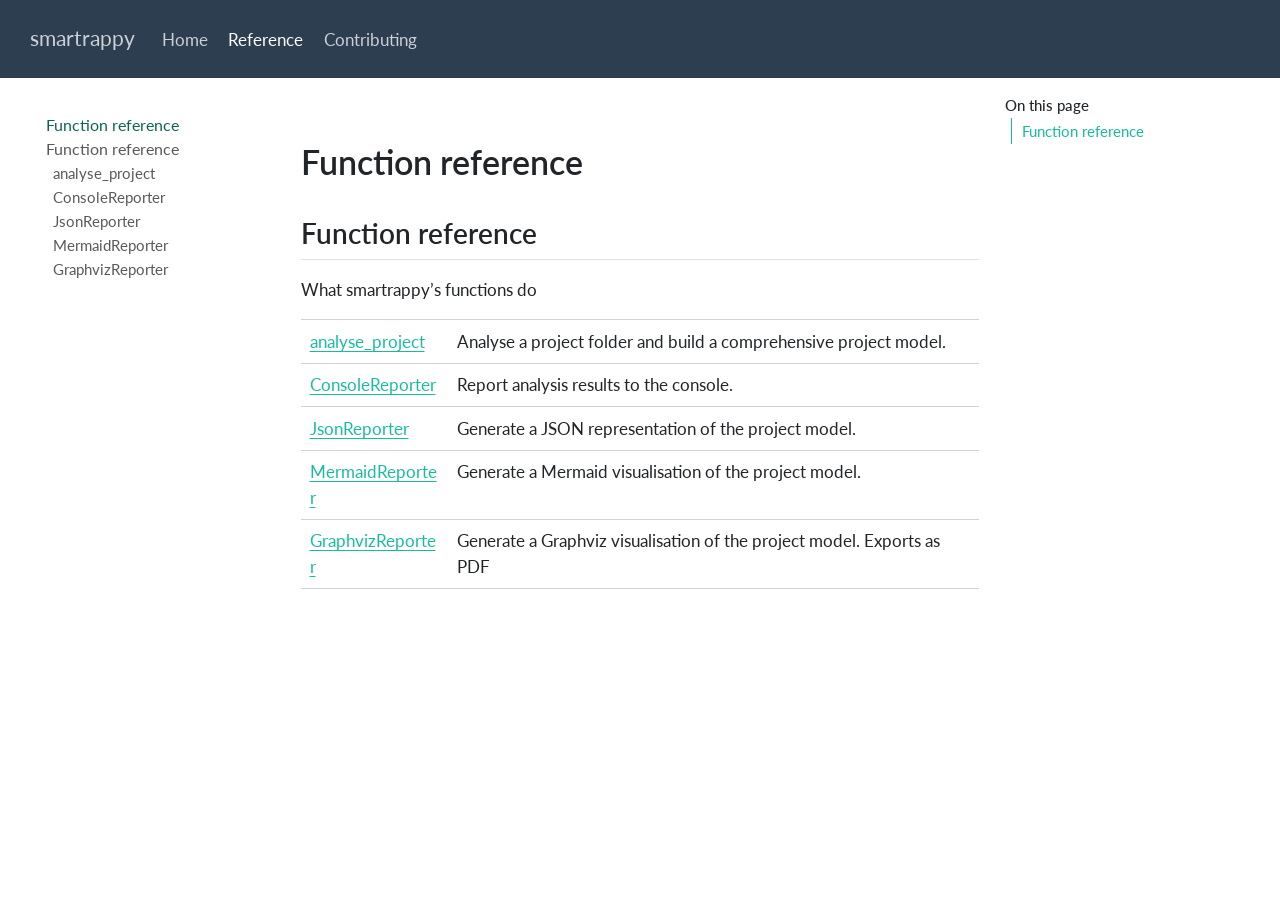
==== reference/index.html @ c884fb79 "Built site for gh-pages" ====
<!DOCTYPE html>
<html xmlns="http://www.w3.org/1999/xhtml" lang="en" xml:lang="en"><head>

<meta charset="utf-8">
<meta name="generator" content="quarto-1.6.39">

<meta name="viewport" content="width=device-width, initial-scale=1.0, user-scalable=yes">


<title>index – smartrappy</title>
<style>
code{white-space: pre-wrap;}
span.smallcaps{font-variant: small-caps;}
div.columns{display: flex; gap: min(4vw, 1.5em);}
div.column{flex: auto; overflow-x: auto;}
div.hanging-indent{margin-left: 1.5em; text-indent: -1.5em;}
ul.task-list{list-style: none;}
ul.task-list li input[type="checkbox"] {
  width: 0.8em;
  margin: 0 0.8em 0.2em -1em; /* quarto-specific, see https://github.com/quarto-dev/quarto-cli/issues/4556 */ 
  vertical-align: middle;
}
</style>


<script src="../site_libs/quarto-nav/quarto-nav.js"></script>
<script src="../site_libs/quarto-nav/headroom.min.js"></script>
<script src="../site_libs/clipboard/clipboard.min.js"></script>
<script src="../site_libs/quarto-search/autocomplete.umd.js"></script>
<script src="../site_libs/quarto-search/fuse.min.js"></script>
<script src="../site_libs/quarto-search/quarto-search.js"></script>
<meta name="quarto:offset" content="../">
<link href="../favicon.ico" rel="icon">
<script src="../site_libs/quarto-html/quarto.js"></script>
<script src="../site_libs/quarto-html/popper.min.js"></script>
<script src="../site_libs/quarto-html/tippy.umd.min.js"></script>
<script src="../site_libs/quarto-html/anchor.min.js"></script>
<link href="../site_libs/quarto-html/tippy.css" rel="stylesheet">
<link href="../site_libs/quarto-html/quarto-syntax-highlighting-e26003cea8cd680ca0c55a263523d882.css" rel="stylesheet" id="quarto-text-highlighting-styles">
<script src="../site_libs/bootstrap/bootstrap.min.js"></script>
<link href="../site_libs/bootstrap/bootstrap-icons.css" rel="stylesheet">
<link href="../site_libs/bootstrap/bootstrap-d75320580429fd03ccc14abf5aea7e44.min.css" rel="stylesheet" append-hash="true" id="quarto-bootstrap" data-mode="light">
<script id="quarto-search-options" type="application/json">{
  "location": "navbar",
  "copy-button": false,
  "collapse-after": 3,
  "panel-placement": "end",
  "type": "overlay",
  "limit": 50,
  "keyboard-shortcut": [
    "f",
    "/",
    "s"
  ],
  "show-item-context": false,
  "language": {
    "search-no-results-text": "No results",
    "search-matching-documents-text": "matching documents",
    "search-copy-link-title": "Copy link to search",
    "search-hide-matches-text": "Hide additional matches",
    "search-more-match-text": "more match in this document",
    "search-more-matches-text": "more matches in this document",
    "search-clear-button-title": "Clear",
    "search-text-placeholder": "",
    "search-detached-cancel-button-title": "Cancel",
    "search-submit-button-title": "Submit",
    "search-label": "Search"
  }
}</script>


<link rel="stylesheet" href="../styles.css">
<meta name="twitter:title" content="smartrappy">
<meta name="twitter:card" content="summary">
</head>

<body class="nav-sidebar floating nav-fixed">

<div id="quarto-search-results"></div>
  <header id="quarto-header" class="headroom fixed-top">
    <nav class="navbar navbar-expand-lg " data-bs-theme="dark">
      <div class="navbar-container container-fluid">
      <div class="navbar-brand-container mx-auto">
    <a class="navbar-brand" href="../index.html">
    <span class="navbar-title">smartrappy</span>
    </a>
  </div>
            <div id="quarto-search" class="" title="Search"></div>
          <button class="navbar-toggler" type="button" data-bs-toggle="collapse" data-bs-target="#navbarCollapse" aria-controls="navbarCollapse" role="menu" aria-expanded="false" aria-label="Toggle navigation" onclick="if (window.quartoToggleHeadroom) { window.quartoToggleHeadroom(); }">
  <span class="navbar-toggler-icon"></span>
</button>
          <div class="collapse navbar-collapse" id="navbarCollapse">
            <ul class="navbar-nav navbar-nav-scroll me-auto">
  <li class="nav-item">
    <a class="nav-link" href="../index.html"> 
<span class="menu-text">Home</span></a>
  </li>  
  <li class="nav-item">
    <a class="nav-link active" href="../reference/index.html" aria-current="page"> 
<span class="menu-text">Reference</span></a>
  </li>  
  <li class="nav-item">
    <a class="nav-link" href="../contributing.html"> 
<span class="menu-text">Contributing</span></a>
  </li>  
</ul>
          </div> <!-- /navcollapse -->
            <div class="quarto-navbar-tools">
</div>
      </div> <!-- /container-fluid -->
    </nav>
  <nav class="quarto-secondary-nav">
    <div class="container-fluid d-flex">
      <button type="button" class="quarto-btn-toggle btn" data-bs-toggle="collapse" role="button" data-bs-target=".quarto-sidebar-collapse-item" aria-controls="quarto-sidebar" aria-expanded="false" aria-label="Toggle sidebar navigation" onclick="if (window.quartoToggleHeadroom) { window.quartoToggleHeadroom(); }">
        <i class="bi bi-layout-text-sidebar-reverse"></i>
      </button>
        <nav class="quarto-page-breadcrumbs" aria-label="breadcrumb"><ol class="breadcrumb"><li class="breadcrumb-item"><a href="../reference/index.html">Function reference</a></li></ol></nav>
        <a class="flex-grow-1" role="navigation" data-bs-toggle="collapse" data-bs-target=".quarto-sidebar-collapse-item" aria-controls="quarto-sidebar" aria-expanded="false" aria-label="Toggle sidebar navigation" onclick="if (window.quartoToggleHeadroom) { window.quartoToggleHeadroom(); }">      
        </a>
    </div>
  </nav>
</header>
<!-- content -->
<div id="quarto-content" class="quarto-container page-columns page-rows-contents page-layout-article page-navbar">
<!-- sidebar -->
  <nav id="quarto-sidebar" class="sidebar collapse collapse-horizontal quarto-sidebar-collapse-item sidebar-navigation floating overflow-auto">
    <div class="sidebar-menu-container"> 
    <ul class="list-unstyled mt-1">
        <li class="sidebar-item">
  <div class="sidebar-item-container"> 
  <a href="../reference/index.html" class="sidebar-item-text sidebar-link active">
 <span class="menu-text">Function reference</span></a>
  </div>
</li>
        <li class="sidebar-item sidebar-item-section">
      <div class="sidebar-item-container"> 
            <a class="sidebar-item-text sidebar-link text-start" data-bs-toggle="collapse" data-bs-target="#quarto-sidebar-section-1" role="navigation" aria-expanded="true">
 <span class="menu-text">Function reference</span></a>
          <a class="sidebar-item-toggle text-start" data-bs-toggle="collapse" data-bs-target="#quarto-sidebar-section-1" role="navigation" aria-expanded="true" aria-label="Toggle section">
            <i class="bi bi-chevron-right ms-2"></i>
          </a> 
      </div>
      <ul id="quarto-sidebar-section-1" class="collapse list-unstyled sidebar-section depth1 show">  
          <li class="sidebar-item">
  <div class="sidebar-item-container"> 
  <a href="../reference/analyse_project.html" class="sidebar-item-text sidebar-link">
 <span class="menu-text">analyse_project</span></a>
  </div>
</li>
          <li class="sidebar-item">
  <div class="sidebar-item-container"> 
  <a href="../reference/ConsoleReporter.html" class="sidebar-item-text sidebar-link">
 <span class="menu-text">ConsoleReporter</span></a>
  </div>
</li>
          <li class="sidebar-item">
  <div class="sidebar-item-container"> 
  <a href="../reference/JsonReporter.html" class="sidebar-item-text sidebar-link">
 <span class="menu-text">JsonReporter</span></a>
  </div>
</li>
          <li class="sidebar-item">
  <div class="sidebar-item-container"> 
  <a href="../reference/MermaidReporter.html" class="sidebar-item-text sidebar-link">
 <span class="menu-text">MermaidReporter</span></a>
  </div>
</li>
          <li class="sidebar-item">
  <div class="sidebar-item-container"> 
  <a href="../reference/GraphvizReporter.html" class="sidebar-item-text sidebar-link">
 <span class="menu-text">GraphvizReporter</span></a>
  </div>
</li>
      </ul>
  </li>
    </ul>
    </div>
</nav>
<div id="quarto-sidebar-glass" class="quarto-sidebar-collapse-item" data-bs-toggle="collapse" data-bs-target=".quarto-sidebar-collapse-item"></div>
<!-- margin-sidebar -->
    <div id="quarto-margin-sidebar" class="sidebar margin-sidebar">
        <nav id="TOC" role="doc-toc" class="toc-active">
    <h2 id="toc-title">On this page</h2>
   
  <ul>
  <li><a href="#function-reference" id="toc-function-reference" class="nav-link active" data-scroll-target="#function-reference">Function reference</a>
  <ul class="collapse">
  <li><a href="#function-reference-1" id="toc-function-reference-1" class="nav-link" data-scroll-target="#function-reference-1">Function reference</a></li>
  </ul></li>
  </ul>
</nav>
    </div>
<!-- main -->
<main class="content" id="quarto-document-content"><header id="title-block-header" class="quarto-title-block"></header>




<section id="function-reference" class="level1 doc doc-index">
<h1 class="doc doc-index">Function reference</h1>
<section id="function-reference-1" class="level2">
<h2 class="anchored" data-anchor-id="function-reference-1">Function reference</h2>
<p>What smartrappy’s functions do</p>
<table class="caption-top table">
<tbody>
<tr class="odd">
<td><a href="../reference/analyse_project.html#smartrappy.analyse_project">analyse_project</a></td>
<td>Analyse a project folder and build a comprehensive project model.</td>
</tr>
<tr class="even">
<td><a href="../reference/ConsoleReporter.html#smartrappy.ConsoleReporter">ConsoleReporter</a></td>
<td>Report analysis results to the console.</td>
</tr>
<tr class="odd">
<td><a href="../reference/JsonReporter.html#smartrappy.JsonReporter">JsonReporter</a></td>
<td>Generate a JSON representation of the project model.</td>
</tr>
<tr class="even">
<td><a href="../reference/MermaidReporter.html#smartrappy.MermaidReporter">MermaidReporter</a></td>
<td>Generate a Mermaid visualisation of the project model.</td>
</tr>
<tr class="odd">
<td><a href="../reference/GraphvizReporter.html#smartrappy.GraphvizReporter">GraphvizReporter</a></td>
<td>Generate a Graphviz visualisation of the project model. Exports as PDF</td>
</tr>
</tbody>
</table>


</section>
</section>

</main> <!-- /main -->
<script id="quarto-html-after-body" type="application/javascript">
window.document.addEventListener("DOMContentLoaded", function (event) {
  const toggleBodyColorMode = (bsSheetEl) => {
    const mode = bsSheetEl.getAttribute("data-mode");
    const bodyEl = window.document.querySelector("body");
    if (mode === "dark") {
      bodyEl.classList.add("quarto-dark");
      bodyEl.classList.remove("quarto-light");
    } else {
      bodyEl.classList.add("quarto-light");
      bodyEl.classList.remove("quarto-dark");
    }
  }
  const toggleBodyColorPrimary = () => {
    const bsSheetEl = window.document.querySelector("link#quarto-bootstrap");
    if (bsSheetEl) {
      toggleBodyColorMode(bsSheetEl);
    }
  }
  toggleBodyColorPrimary();  
  const icon = "";
  const anchorJS = new window.AnchorJS();
  anchorJS.options = {
    placement: 'right',
    icon: icon
  };
  anchorJS.add('.anchored');
  const isCodeAnnotation = (el) => {
    for (const clz of el.classList) {
      if (clz.startsWith('code-annotation-')) {                     
        return true;
      }
    }
    return false;
  }
  const onCopySuccess = function(e) {
    // button target
    const button = e.trigger;
    // don't keep focus
    button.blur();
    // flash "checked"
    button.classList.add('code-copy-button-checked');
    var currentTitle = button.getAttribute("title");
    button.setAttribute("title", "Copied!");
    let tooltip;
    if (window.bootstrap) {
      button.setAttribute("data-bs-toggle", "tooltip");
      button.setAttribute("data-bs-placement", "left");
      button.setAttribute("data-bs-title", "Copied!");
      tooltip = new bootstrap.Tooltip(button, 
        { trigger: "manual", 
          customClass: "code-copy-button-tooltip",
          offset: [0, -8]});
      tooltip.show();    
    }
    setTimeout(function() {
      if (tooltip) {
        tooltip.hide();
        button.removeAttribute("data-bs-title");
        button.removeAttribute("data-bs-toggle");
        button.removeAttribute("data-bs-placement");
      }
      button.setAttribute("title", currentTitle);
      button.classList.remove('code-copy-button-checked');
    }, 1000);
    // clear code selection
    e.clearSelection();
  }
  const getTextToCopy = function(trigger) {
      const codeEl = trigger.previousElementSibling.cloneNode(true);
      for (const childEl of codeEl.children) {
        if (isCodeAnnotation(childEl)) {
          childEl.remove();
        }
      }
      return codeEl.innerText;
  }
  const clipboard = new window.ClipboardJS('.code-copy-button:not([data-in-quarto-modal])', {
    text: getTextToCopy
  });
  clipboard.on('success', onCopySuccess);
  if (window.document.getElementById('quarto-embedded-source-code-modal')) {
    const clipboardModal = new window.ClipboardJS('.code-copy-button[data-in-quarto-modal]', {
      text: getTextToCopy,
      container: window.document.getElementById('quarto-embedded-source-code-modal')
    });
    clipboardModal.on('success', onCopySuccess);
  }
    var localhostRegex = new RegExp(/^(?:http|https):\/\/localhost\:?[0-9]*\//);
    var mailtoRegex = new RegExp(/^mailto:/);
      var filterRegex = new RegExp('/' + window.location.host + '/');
    var isInternal = (href) => {
        return filterRegex.test(href) || localhostRegex.test(href) || mailtoRegex.test(href);
    }
    // Inspect non-navigation links and adorn them if external
 	var links = window.document.querySelectorAll('a[href]:not(.nav-link):not(.navbar-brand):not(.toc-action):not(.sidebar-link):not(.sidebar-item-toggle):not(.pagination-link):not(.no-external):not([aria-hidden]):not(.dropdown-item):not(.quarto-navigation-tool):not(.about-link)');
    for (var i=0; i<links.length; i++) {
      const link = links[i];
      if (!isInternal(link.href)) {
        // undo the damage that might have been done by quarto-nav.js in the case of
        // links that we want to consider external
        if (link.dataset.originalHref !== undefined) {
          link.href = link.dataset.originalHref;
        }
      }
    }
  function tippyHover(el, contentFn, onTriggerFn, onUntriggerFn) {
    const config = {
      allowHTML: true,
      maxWidth: 500,
      delay: 100,
      arrow: false,
      appendTo: function(el) {
          return el.parentElement;
      },
      interactive: true,
      interactiveBorder: 10,
      theme: 'quarto',
      placement: 'bottom-start',
    };
    if (contentFn) {
      config.content = contentFn;
    }
    if (onTriggerFn) {
      config.onTrigger = onTriggerFn;
    }
    if (onUntriggerFn) {
      config.onUntrigger = onUntriggerFn;
    }
    window.tippy(el, config); 
  }
  const noterefs = window.document.querySelectorAll('a[role="doc-noteref"]');
  for (var i=0; i<noterefs.length; i++) {
    const ref = noterefs[i];
    tippyHover(ref, function() {
      // use id or data attribute instead here
      let href = ref.getAttribute('data-footnote-href') || ref.getAttribute('href');
      try { href = new URL(href).hash; } catch {}
      const id = href.replace(/^#\/?/, "");
      const note = window.document.getElementById(id);
      if (note) {
        return note.innerHTML;
      } else {
        return "";
      }
    });
  }
  const xrefs = window.document.querySelectorAll('a.quarto-xref');
  const processXRef = (id, note) => {
    // Strip column container classes
    const stripColumnClz = (el) => {
      el.classList.remove("page-full", "page-columns");
      if (el.children) {
        for (const child of el.children) {
          stripColumnClz(child);
        }
      }
    }
    stripColumnClz(note)
    if (id === null || id.startsWith('sec-')) {
      // Special case sections, only their first couple elements
      const container = document.createElement("div");
      if (note.children && note.children.length > 2) {
        container.appendChild(note.children[0].cloneNode(true));
        for (let i = 1; i < note.children.length; i++) {
          const child = note.children[i];
          if (child.tagName === "P" && child.innerText === "") {
            continue;
          } else {
            container.appendChild(child.cloneNode(true));
            break;
          }
        }
        if (window.Quarto?.typesetMath) {
          window.Quarto.typesetMath(container);
        }
        return container.innerHTML
      } else {
        if (window.Quarto?.typesetMath) {
          window.Quarto.typesetMath(note);
        }
        return note.innerHTML;
      }
    } else {
      // Remove any anchor links if they are present
      const anchorLink = note.querySelector('a.anchorjs-link');
      if (anchorLink) {
        anchorLink.remove();
      }
      if (window.Quarto?.typesetMath) {
        window.Quarto.typesetMath(note);
      }
      if (note.classList.contains("callout")) {
        return note.outerHTML;
      } else {
        return note.innerHTML;
      }
    }
  }
  for (var i=0; i<xrefs.length; i++) {
    const xref = xrefs[i];
    tippyHover(xref, undefined, function(instance) {
      instance.disable();
      let url = xref.getAttribute('href');
      let hash = undefined; 
      if (url.startsWith('#')) {
        hash = url;
      } else {
        try { hash = new URL(url).hash; } catch {}
      }
      if (hash) {
        const id = hash.replace(/^#\/?/, "");
        const note = window.document.getElementById(id);
        if (note !== null) {
          try {
            const html = processXRef(id, note.cloneNode(true));
            instance.setContent(html);
          } finally {
            instance.enable();
            instance.show();
          }
        } else {
          // See if we can fetch this
          fetch(url.split('#')[0])
          .then(res => res.text())
          .then(html => {
            const parser = new DOMParser();
            const htmlDoc = parser.parseFromString(html, "text/html");
            const note = htmlDoc.getElementById(id);
            if (note !== null) {
              const html = processXRef(id, note);
              instance.setContent(html);
            } 
          }).finally(() => {
            instance.enable();
            instance.show();
          });
        }
      } else {
        // See if we can fetch a full url (with no hash to target)
        // This is a special case and we should probably do some content thinning / targeting
        fetch(url)
        .then(res => res.text())
        .then(html => {
          const parser = new DOMParser();
          const htmlDoc = parser.parseFromString(html, "text/html");
          const note = htmlDoc.querySelector('main.content');
          if (note !== null) {
            // This should only happen for chapter cross references
            // (since there is no id in the URL)
            // remove the first header
            if (note.children.length > 0 && note.children[0].tagName === "HEADER") {
              note.children[0].remove();
            }
            const html = processXRef(null, note);
            instance.setContent(html);
          } 
        }).finally(() => {
          instance.enable();
          instance.show();
        });
      }
    }, function(instance) {
    });
  }
      let selectedAnnoteEl;
      const selectorForAnnotation = ( cell, annotation) => {
        let cellAttr = 'data-code-cell="' + cell + '"';
        let lineAttr = 'data-code-annotation="' +  annotation + '"';
        const selector = 'span[' + cellAttr + '][' + lineAttr + ']';
        return selector;
      }
      const selectCodeLines = (annoteEl) => {
        const doc = window.document;
        const targetCell = annoteEl.getAttribute("data-target-cell");
        const targetAnnotation = annoteEl.getAttribute("data-target-annotation");
        const annoteSpan = window.document.querySelector(selectorForAnnotation(targetCell, targetAnnotation));
        const lines = annoteSpan.getAttribute("data-code-lines").split(",");
        const lineIds = lines.map((line) => {
          return targetCell + "-" + line;
        })
        let top = null;
        let height = null;
        let parent = null;
        if (lineIds.length > 0) {
            //compute the position of the single el (top and bottom and make a div)
            const el = window.document.getElementById(lineIds[0]);
            top = el.offsetTop;
            height = el.offsetHeight;
            parent = el.parentElement.parentElement;
          if (lineIds.length > 1) {
            const lastEl = window.document.getElementById(lineIds[lineIds.length - 1]);
            const bottom = lastEl.offsetTop + lastEl.offsetHeight;
            height = bottom - top;
          }
          if (top !== null && height !== null && parent !== null) {
            // cook up a div (if necessary) and position it 
            let div = window.document.getElementById("code-annotation-line-highlight");
            if (div === null) {
              div = window.document.createElement("div");
              div.setAttribute("id", "code-annotation-line-highlight");
              div.style.position = 'absolute';
              parent.appendChild(div);
            }
            div.style.top = top - 2 + "px";
            div.style.height = height + 4 + "px";
            div.style.left = 0;
            let gutterDiv = window.document.getElementById("code-annotation-line-highlight-gutter");
            if (gutterDiv === null) {
              gutterDiv = window.document.createElement("div");
              gutterDiv.setAttribute("id", "code-annotation-line-highlight-gutter");
              gutterDiv.style.position = 'absolute';
              const codeCell = window.document.getElementById(targetCell);
              const gutter = codeCell.querySelector('.code-annotation-gutter');
              gutter.appendChild(gutterDiv);
            }
            gutterDiv.style.top = top - 2 + "px";
            gutterDiv.style.height = height + 4 + "px";
          }
          selectedAnnoteEl = annoteEl;
        }
      };
      const unselectCodeLines = () => {
        const elementsIds = ["code-annotation-line-highlight", "code-annotation-line-highlight-gutter"];
        elementsIds.forEach((elId) => {
          const div = window.document.getElementById(elId);
          if (div) {
            div.remove();
          }
        });
        selectedAnnoteEl = undefined;
      };
        // Handle positioning of the toggle
    window.addEventListener(
      "resize",
      throttle(() => {
        elRect = undefined;
        if (selectedAnnoteEl) {
          selectCodeLines(selectedAnnoteEl);
        }
      }, 10)
    );
    function throttle(fn, ms) {
    let throttle = false;
    let timer;
      return (...args) => {
        if(!throttle) { // first call gets through
            fn.apply(this, args);
            throttle = true;
        } else { // all the others get throttled
            if(timer) clearTimeout(timer); // cancel #2
            timer = setTimeout(() => {
              fn.apply(this, args);
              timer = throttle = false;
            }, ms);
        }
      };
    }
      // Attach click handler to the DT
      const annoteDls = window.document.querySelectorAll('dt[data-target-cell]');
      for (const annoteDlNode of annoteDls) {
        annoteDlNode.addEventListener('click', (event) => {
          const clickedEl = event.target;
          if (clickedEl !== selectedAnnoteEl) {
            unselectCodeLines();
            const activeEl = window.document.querySelector('dt[data-target-cell].code-annotation-active');
            if (activeEl) {
              activeEl.classList.remove('code-annotation-active');
            }
            selectCodeLines(clickedEl);
            clickedEl.classList.add('code-annotation-active');
          } else {
            // Unselect the line
            unselectCodeLines();
            clickedEl.classList.remove('code-annotation-active');
          }
        });
      }
  const findCites = (el) => {
    const parentEl = el.parentElement;
    if (parentEl) {
      const cites = parentEl.dataset.cites;
      if (cites) {
        return {
          el,
          cites: cites.split(' ')
        };
      } else {
        return findCites(el.parentElement)
      }
    } else {
      return undefined;
    }
  };
  var bibliorefs = window.document.querySelectorAll('a[role="doc-biblioref"]');
  for (var i=0; i<bibliorefs.length; i++) {
    const ref = bibliorefs[i];
    const citeInfo = findCites(ref);
    if (citeInfo) {
      tippyHover(citeInfo.el, function() {
        var popup = window.document.createElement('div');
        citeInfo.cites.forEach(function(cite) {
          var citeDiv = window.document.createElement('div');
          citeDiv.classList.add('hanging-indent');
          citeDiv.classList.add('csl-entry');
          var biblioDiv = window.document.getElementById('ref-' + cite);
          if (biblioDiv) {
            citeDiv.innerHTML = biblioDiv.innerHTML;
          }
          popup.appendChild(citeDiv);
        });
        return popup.innerHTML;
      });
    }
  }
});
</script>
</div> <!-- /content -->




</body></html>
---- site_libs/quarto-html/tippy.css ----
.tippy-box[data-animation=fade][data-state=hidden]{opacity:0}[data-tippy-root]{max-width:calc(100vw - 10px)}.tippy-box{position:relative;background-color:#333;color:#fff;border-radius:4px;font-size:14px;line-height:1.4;white-space:normal;outline:0;transition-property:transform,visibility,opacity}.tippy-box[data-placement^=top]>.tippy-arrow{bottom:0}.tippy-box[data-placement^=top]>.tippy-arrow:before{bottom:-7px;left:0;border-width:8px 8px 0;border-top-color:initial;transform-origin:center top}.tippy-box[data-placement^=bottom]>.tippy-arrow{top:0}.tippy-box[data-placement^=bottom]>.tippy-arrow:before{top:-7px;left:0;border-width:0 8px 8px;border-bottom-color:initial;transform-origin:center bottom}.tippy-box[data-placement^=left]>.tippy-arrow{right:0}.tippy-box[data-placement^=left]>.tippy-arrow:before{border-width:8px 0 8px 8px;border-left-color:initial;right:-7px;transform-origin:center left}.tippy-box[data-placement^=right]>.tippy-arrow{left:0}.tippy-box[data-placement^=right]>.tippy-arrow:before{left:-7px;border-width:8px 8px 8px 0;border-right-color:initial;transform-origin:center right}.tippy-box[data-inertia][data-state=visible]{transition-timing-function:cubic-bezier(.54,1.5,.38,1.11)}.tippy-arrow{width:16px;height:16px;color:#333}.tippy-arrow:before{content:"";position:absolute;border-color:transparent;border-style:solid}.tippy-content{position:relative;padding:5px 9px;z-index:1}
---- site_libs/quarto-html/quarto-syntax-highlighting-e26003cea8cd680ca0c55a263523d882.css ----
/* quarto syntax highlight colors */
:root {
  --quarto-hl-ot-color: #003B4F;
  --quarto-hl-at-color: #657422;
  --quarto-hl-ss-color: #20794D;
  --quarto-hl-an-color: #5E5E5E;
  --quarto-hl-fu-color: #4758AB;
  --quarto-hl-st-color: #20794D;
  --quarto-hl-cf-color: #003B4F;
  --quarto-hl-op-color: #5E5E5E;
  --quarto-hl-er-color: #AD0000;
  --quarto-hl-bn-color: #AD0000;
  --quarto-hl-al-color: #AD0000;
  --quarto-hl-va-color: #111111;
  --quarto-hl-bu-color: inherit;
  --quarto-hl-ex-color: inherit;
  --quarto-hl-pp-color: #AD0000;
  --quarto-hl-in-color: #5E5E5E;
  --quarto-hl-vs-color: #20794D;
  --quarto-hl-wa-color: #5E5E5E;
  --quarto-hl-do-color: #5E5E5E;
  --quarto-hl-im-color: #00769E;
  --quarto-hl-ch-color: #20794D;
  --quarto-hl-dt-color: #AD0000;
  --quarto-hl-fl-color: #AD0000;
  --quarto-hl-co-color: #5E5E5E;
  --quarto-hl-cv-color: #5E5E5E;
  --quarto-hl-cn-color: #8f5902;
  --quarto-hl-sc-color: #5E5E5E;
  --quarto-hl-dv-color: #AD0000;
  --quarto-hl-kw-color: #003B4F;
}

/* other quarto variables */
:root {
  --quarto-font-monospace: SFMono-Regular, Menlo, Monaco, Consolas, "Liberation Mono", "Courier New", monospace;
}

pre > code.sourceCode > span {
  color: #003B4F;
}

code span {
  color: #003B4F;
}

code.sourceCode > span {
  color: #003B4F;
}

div.sourceCode,
div.sourceCode pre.sourceCode {
  color: #003B4F;
}

code span.ot {
  color: #003B4F;
  font-style: inherit;
}

code span.at {
  color: #657422;
  font-style: inherit;
}

code span.ss {
  color: #20794D;
  font-style: inherit;
}

code span.an {
  color: #5E5E5E;
  font-style: inherit;
}

code span.fu {
  color: #4758AB;
  font-style: inherit;
}

code span.st {
  color: #20794D;
  font-style: inherit;
}

code span.cf {
  color: #003B4F;
  font-weight: bold;
  font-style: inherit;
}

code span.op {
  color: #5E5E5E;
  font-style: inherit;
}

code span.er {
  color: #AD0000;
  font-style: inherit;
}

code span.bn {
  color: #AD0000;
  font-style: inherit;
}

code span.al {
  color: #AD0000;
  font-style: inherit;
}

code span.va {
  color: #111111;
  font-style: inherit;
}

code span.bu {
  font-style: inherit;
}

code span.ex {
  font-style: inherit;
}

code span.pp {
  color: #AD0000;
  font-style: inherit;
}

code span.in {
  color: #5E5E5E;
  font-style: inherit;
}

code span.vs {
  color: #20794D;
  font-style: inherit;
}

code span.wa {
  color: #5E5E5E;
  font-style: italic;
}

code span.do {
  color: #5E5E5E;
  font-style: italic;
}

code span.im {
  color: #00769E;
  font-style: inherit;
}

code span.ch {
  color: #20794D;
  font-style: inherit;
}

code span.dt {
  color: #AD0000;
  font-style: inherit;
}

code span.fl {
  color: #AD0000;
  font-style: inherit;
}

code span.co {
  color: #5E5E5E;
  font-style: inherit;
}

code span.cv {
  color: #5E5E5E;
  font-style: italic;
}

code span.cn {
  color: #8f5902;
  font-style: inherit;
}

code span.sc {
  color: #5E5E5E;
  font-style: inherit;
}

code span.dv {
  color: #AD0000;
  font-style: inherit;
}

code span.kw {
  color: #003B4F;
  font-weight: bold;
  font-style: inherit;
}

.prevent-inlining {
  content: "</";
}

/*# sourceMappingURL=e90e9ab646ea9b1aaa61e089606e0f97.css.map */
---- styles.css ----
/* css styles */
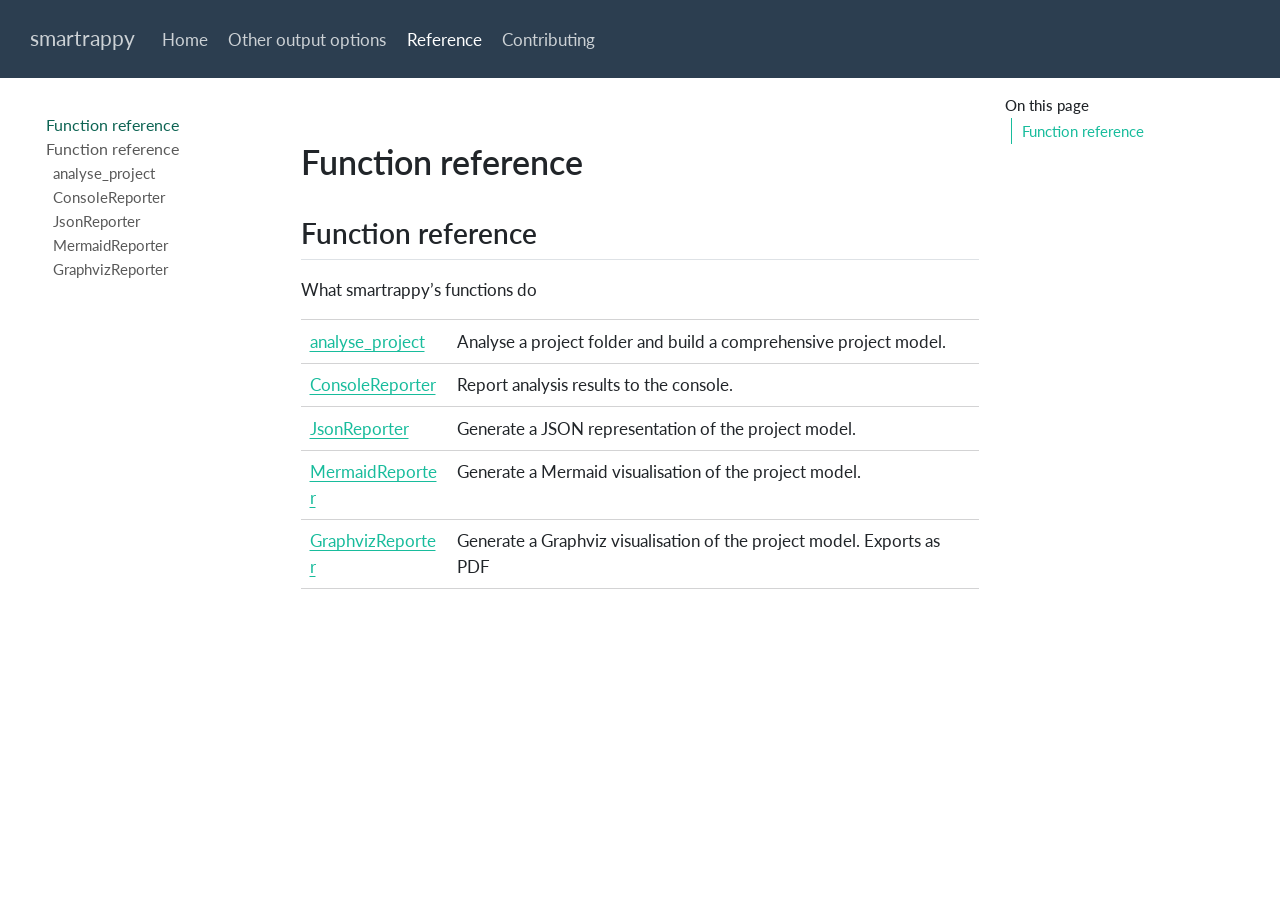
==== commit 650cf3b3: "Built site for gh-pages" ====
--- a/reference/index.html
+++ b/reference/index.html
@@ -30,7 +30,7 @@
 <script src="../site_libs/quarto-search/fuse.min.js"></script>
 <script src="../site_libs/quarto-search/quarto-search.js"></script>
 <meta name="quarto:offset" content="../">
-<link href="../favicon.ico" rel="icon">
+<link href="../favicon.png" rel="icon" type="image/png">
 <script src="../site_libs/quarto-html/quarto.js"></script>
 <script src="../site_libs/quarto-html/popper.min.js"></script>
 <script src="../site_libs/quarto-html/tippy.umd.min.js"></script>
@@ -39,7 +39,7 @@
 <link href="../site_libs/quarto-html/quarto-syntax-highlighting-e26003cea8cd680ca0c55a263523d882.css" rel="stylesheet" id="quarto-text-highlighting-styles">
 <script src="../site_libs/bootstrap/bootstrap.min.js"></script>
 <link href="../site_libs/bootstrap/bootstrap-icons.css" rel="stylesheet">
-<link href="../site_libs/bootstrap/bootstrap-d75320580429fd03ccc14abf5aea7e44.min.css" rel="stylesheet" append-hash="true" id="quarto-bootstrap" data-mode="light">
+<link href="../site_libs/bootstrap/bootstrap-c1ef1f14acc610acb7f84b3726103d52.min.css" rel="stylesheet" append-hash="true" id="quarto-bootstrap" data-mode="light">
 <script id="quarto-search-options" type="application/json">{
   "location": "navbar",
   "copy-button": false,
@@ -94,6 +94,10 @@
   <li class="nav-item">
     <a class="nav-link" href="../index.html"> 
 <span class="menu-text">Home</span></a>
+  </li>  
+  <li class="nav-item">
+    <a class="nav-link" href="../output_options.html"> 
+<span class="menu-text">Other output options</span></a>
   </li>  
   <li class="nav-item">
     <a class="nav-link active" href="../reference/index.html" aria-current="page"> 
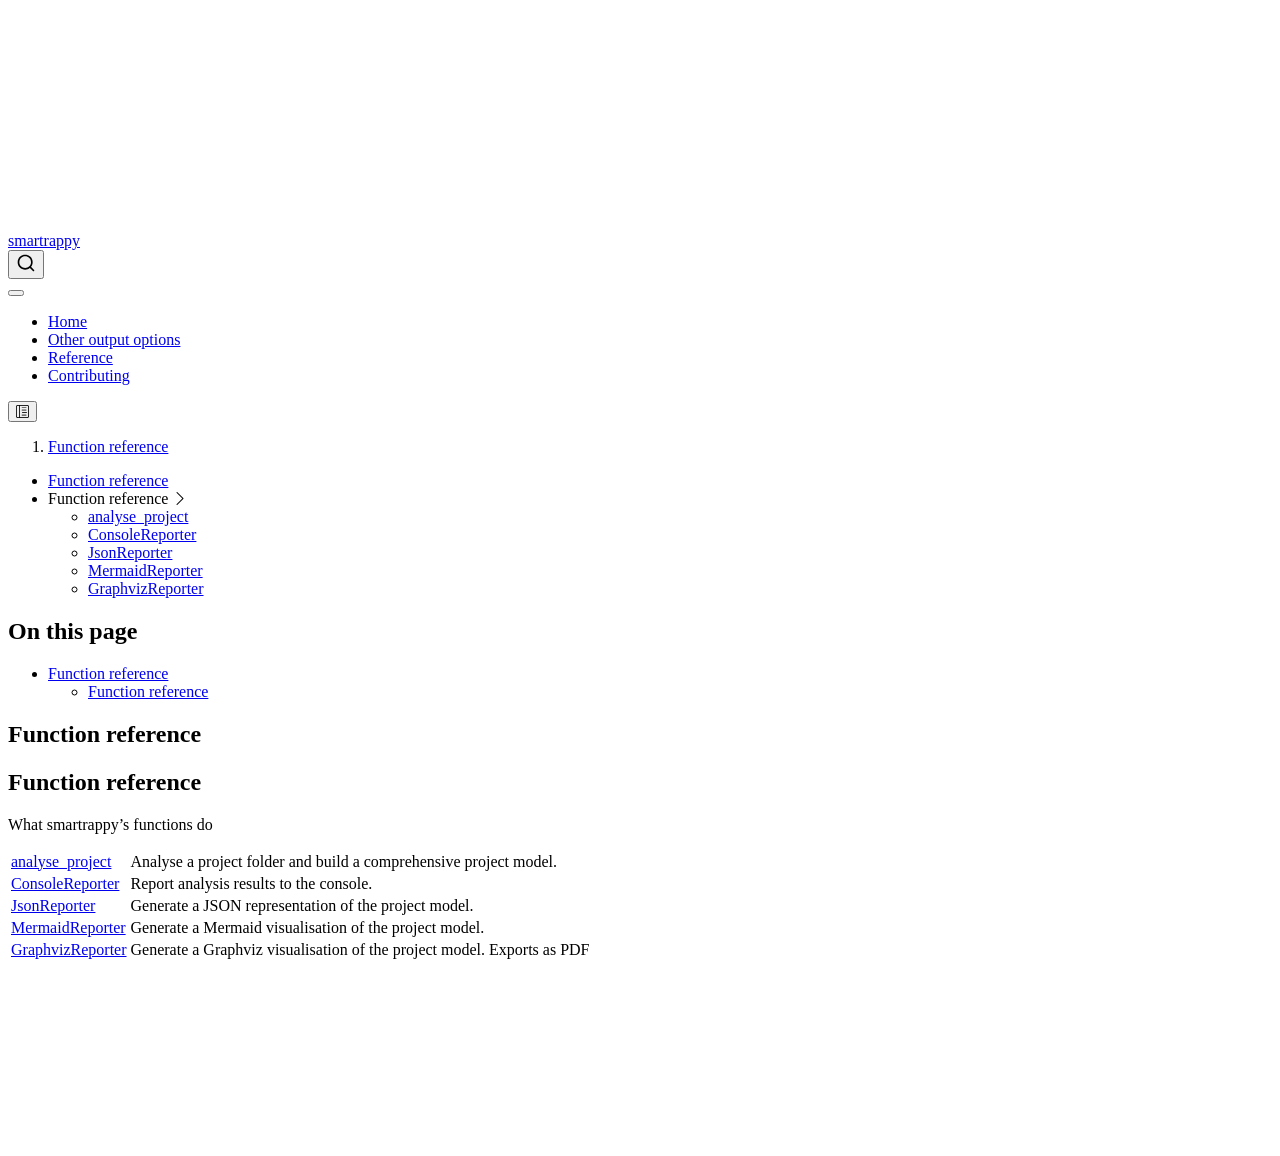
==== commit 94b18557: "Built site for gh-pages" ====
--- a/reference/index.html
+++ b/reference/index.html
@@ -2,7 +2,7 @@
 <html xmlns="http://www.w3.org/1999/xhtml" lang="en" xml:lang="en"><head>
 
 <meta charset="utf-8">
-<meta name="generator" content="quarto-1.6.39">
+<meta name="generator" content="quarto-1.8.24">
 
 <meta name="viewport" content="width=device-width, initial-scale=1.0, user-scalable=yes">
 
@@ -31,15 +31,17 @@
 <script src="../site_libs/quarto-search/quarto-search.js"></script>
 <meta name="quarto:offset" content="../">
 <link href="../favicon.png" rel="icon" type="image/png">
-<script src="../site_libs/quarto-html/quarto.js"></script>
+<script src="../site_libs/quarto-html/quarto.js" type="module"></script>
+<script src="../site_libs/quarto-html/tabsets/tabsets.js" type="module"></script>
+<script src="../site_libs/quarto-html/axe/axe-check.js" type="module"></script>
 <script src="../site_libs/quarto-html/popper.min.js"></script>
 <script src="../site_libs/quarto-html/tippy.umd.min.js"></script>
 <script src="../site_libs/quarto-html/anchor.min.js"></script>
 <link href="../site_libs/quarto-html/tippy.css" rel="stylesheet">
-<link href="../site_libs/quarto-html/quarto-syntax-highlighting-e26003cea8cd680ca0c55a263523d882.css" rel="stylesheet" id="quarto-text-highlighting-styles">
+<link href="../site_libs/quarto-html/quarto-syntax-highlighting-dc55a5b9e770e841cd82e46aadbfb9b0.css" rel="stylesheet" id="quarto-text-highlighting-styles">
 <script src="../site_libs/bootstrap/bootstrap.min.js"></script>
 <link href="../site_libs/bootstrap/bootstrap-icons.css" rel="stylesheet">
-<link href="../site_libs/bootstrap/bootstrap-c1ef1f14acc610acb7f84b3726103d52.min.css" rel="stylesheet" append-hash="true" id="quarto-bootstrap" data-mode="light">
+<link href="../site_libs/bootstrap/bootstrap-f93c2b1f3f0577f377aefa4848a86a36.min.css" rel="stylesheet" append-hash="true" id="quarto-bootstrap" data-mode="light">
 <script id="quarto-search-options" type="application/json">{
   "location": "navbar",
   "copy-button": false,
@@ -74,13 +76,15 @@
 <meta name="twitter:card" content="summary">
 </head>
 
-<body class="nav-sidebar floating nav-fixed">
+<body class="nav-sidebar floating nav-fixed quarto-light">
 
 <div id="quarto-search-results"></div>
   <header id="quarto-header" class="headroom fixed-top">
     <nav class="navbar navbar-expand-lg " data-bs-theme="dark">
       <div class="navbar-container container-fluid">
       <div class="navbar-brand-container mx-auto">
+    <a href="../index.html" class="navbar-brand navbar-brand-logo">
+    </a>
     <a class="navbar-brand" href="../index.html">
     <span class="navbar-title">smartrappy</span>
     </a>
@@ -92,7 +96,7 @@
           <div class="collapse navbar-collapse" id="navbarCollapse">
             <ul class="navbar-nav navbar-nav-scroll me-auto">
   <li class="nav-item">
-    <a class="nav-link" href="../index.html"> 
+    <a class="nav-link active" href="../index.html" aria-current="page"> 
 <span class="menu-text">Home</span></a>
   </li>  
   <li class="nav-item">
@@ -100,7 +104,7 @@
 <span class="menu-text">Other output options</span></a>
   </li>  
   <li class="nav-item">
-    <a class="nav-link active" href="../reference/index.html" aria-current="page"> 
+    <a class="nav-link" href="../reference/index.html"> 
 <span class="menu-text">Reference</span></a>
   </li>  
   <li class="nav-item">
@@ -128,6 +132,10 @@
 <div id="quarto-content" class="quarto-container page-columns page-rows-contents page-layout-article page-navbar">
 <!-- sidebar -->
   <nav id="quarto-sidebar" class="sidebar collapse collapse-horizontal quarto-sidebar-collapse-item sidebar-navigation floating overflow-auto">
+    <div class="pt-lg-2 mt-2 text-left sidebar-header">
+      <a href="../index.html" class="sidebar-logo-link">
+      </a>
+      </div>
     <div class="sidebar-menu-container"> 
     <ul class="list-unstyled mt-1">
         <li class="sidebar-item">
@@ -236,236 +244,243 @@
 
 </main> <!-- /main -->
 <script id="quarto-html-after-body" type="application/javascript">
-window.document.addEventListener("DOMContentLoaded", function (event) {
-  const toggleBodyColorMode = (bsSheetEl) => {
-    const mode = bsSheetEl.getAttribute("data-mode");
-    const bodyEl = window.document.querySelector("body");
-    if (mode === "dark") {
-      bodyEl.classList.add("quarto-dark");
-      bodyEl.classList.remove("quarto-light");
-    } else {
-      bodyEl.classList.add("quarto-light");
-      bodyEl.classList.remove("quarto-dark");
-    }
-  }
-  const toggleBodyColorPrimary = () => {
-    const bsSheetEl = window.document.querySelector("link#quarto-bootstrap");
-    if (bsSheetEl) {
-      toggleBodyColorMode(bsSheetEl);
-    }
-  }
-  toggleBodyColorPrimary();  
-  const icon = "";
-  const anchorJS = new window.AnchorJS();
-  anchorJS.options = {
-    placement: 'right',
-    icon: icon
-  };
-  anchorJS.add('.anchored');
-  const isCodeAnnotation = (el) => {
-    for (const clz of el.classList) {
-      if (clz.startsWith('code-annotation-')) {                     
-        return true;
-      }
-    }
-    return false;
-  }
-  const onCopySuccess = function(e) {
-    // button target
-    const button = e.trigger;
-    // don't keep focus
-    button.blur();
-    // flash "checked"
-    button.classList.add('code-copy-button-checked');
-    var currentTitle = button.getAttribute("title");
-    button.setAttribute("title", "Copied!");
-    let tooltip;
-    if (window.bootstrap) {
-      button.setAttribute("data-bs-toggle", "tooltip");
-      button.setAttribute("data-bs-placement", "left");
-      button.setAttribute("data-bs-title", "Copied!");
-      tooltip = new bootstrap.Tooltip(button, 
-        { trigger: "manual", 
-          customClass: "code-copy-button-tooltip",
-          offset: [0, -8]});
-      tooltip.show();    
-    }
-    setTimeout(function() {
-      if (tooltip) {
-        tooltip.hide();
-        button.removeAttribute("data-bs-title");
-        button.removeAttribute("data-bs-toggle");
-        button.removeAttribute("data-bs-placement");
-      }
-      button.setAttribute("title", currentTitle);
-      button.classList.remove('code-copy-button-checked');
-    }, 1000);
-    // clear code selection
-    e.clearSelection();
-  }
-  const getTextToCopy = function(trigger) {
-      const codeEl = trigger.previousElementSibling.cloneNode(true);
+  window.document.addEventListener("DOMContentLoaded", function (event) {
+    const icon = "";
+    const anchorJS = new window.AnchorJS();
+    anchorJS.options = {
+      placement: 'right',
+      icon: icon
+    };
+    anchorJS.add('.anchored');
+    const isCodeAnnotation = (el) => {
+      for (const clz of el.classList) {
+        if (clz.startsWith('code-annotation-')) {                     
+          return true;
+        }
+      }
+      return false;
+    }
+    const onCopySuccess = function(e) {
+      // button target
+      const button = e.trigger;
+      // don't keep focus
+      button.blur();
+      // flash "checked"
+      button.classList.add('code-copy-button-checked');
+      var currentTitle = button.getAttribute("title");
+      button.setAttribute("title", "Copied!");
+      let tooltip;
+      if (window.bootstrap) {
+        button.setAttribute("data-bs-toggle", "tooltip");
+        button.setAttribute("data-bs-placement", "left");
+        button.setAttribute("data-bs-title", "Copied!");
+        tooltip = new bootstrap.Tooltip(button, 
+          { trigger: "manual", 
+            customClass: "code-copy-button-tooltip",
+            offset: [0, -8]});
+        tooltip.show();    
+      }
+      setTimeout(function() {
+        if (tooltip) {
+          tooltip.hide();
+          button.removeAttribute("data-bs-title");
+          button.removeAttribute("data-bs-toggle");
+          button.removeAttribute("data-bs-placement");
+        }
+        button.setAttribute("title", currentTitle);
+        button.classList.remove('code-copy-button-checked');
+      }, 1000);
+      // clear code selection
+      e.clearSelection();
+    }
+    const getTextToCopy = function(trigger) {
+      const outerScaffold = trigger.parentElement.cloneNode(true);
+      const codeEl = outerScaffold.querySelector('code');
       for (const childEl of codeEl.children) {
         if (isCodeAnnotation(childEl)) {
           childEl.remove();
         }
       }
       return codeEl.innerText;
-  }
-  const clipboard = new window.ClipboardJS('.code-copy-button:not([data-in-quarto-modal])', {
-    text: getTextToCopy
-  });
-  clipboard.on('success', onCopySuccess);
-  if (window.document.getElementById('quarto-embedded-source-code-modal')) {
-    const clipboardModal = new window.ClipboardJS('.code-copy-button[data-in-quarto-modal]', {
-      text: getTextToCopy,
-      container: window.document.getElementById('quarto-embedded-source-code-modal')
+    }
+    const clipboard = new window.ClipboardJS('.code-copy-button:not([data-in-quarto-modal])', {
+      text: getTextToCopy
     });
-    clipboardModal.on('success', onCopySuccess);
-  }
-    var localhostRegex = new RegExp(/^(?:http|https):\/\/localhost\:?[0-9]*\//);
-    var mailtoRegex = new RegExp(/^mailto:/);
-      var filterRegex = new RegExp('/' + window.location.host + '/');
-    var isInternal = (href) => {
-        return filterRegex.test(href) || localhostRegex.test(href) || mailtoRegex.test(href);
-    }
-    // Inspect non-navigation links and adorn them if external
- 	var links = window.document.querySelectorAll('a[href]:not(.nav-link):not(.navbar-brand):not(.toc-action):not(.sidebar-link):not(.sidebar-item-toggle):not(.pagination-link):not(.no-external):not([aria-hidden]):not(.dropdown-item):not(.quarto-navigation-tool):not(.about-link)');
-    for (var i=0; i<links.length; i++) {
-      const link = links[i];
-      if (!isInternal(link.href)) {
-        // undo the damage that might have been done by quarto-nav.js in the case of
-        // links that we want to consider external
-        if (link.dataset.originalHref !== undefined) {
-          link.href = link.dataset.originalHref;
-        }
-      }
-    }
-  function tippyHover(el, contentFn, onTriggerFn, onUntriggerFn) {
-    const config = {
-      allowHTML: true,
-      maxWidth: 500,
-      delay: 100,
-      arrow: false,
-      appendTo: function(el) {
-          return el.parentElement;
-      },
-      interactive: true,
-      interactiveBorder: 10,
-      theme: 'quarto',
-      placement: 'bottom-start',
-    };
-    if (contentFn) {
-      config.content = contentFn;
-    }
-    if (onTriggerFn) {
-      config.onTrigger = onTriggerFn;
-    }
-    if (onUntriggerFn) {
-      config.onUntrigger = onUntriggerFn;
-    }
-    window.tippy(el, config); 
-  }
-  const noterefs = window.document.querySelectorAll('a[role="doc-noteref"]');
-  for (var i=0; i<noterefs.length; i++) {
-    const ref = noterefs[i];
-    tippyHover(ref, function() {
-      // use id or data attribute instead here
-      let href = ref.getAttribute('data-footnote-href') || ref.getAttribute('href');
-      try { href = new URL(href).hash; } catch {}
-      const id = href.replace(/^#\/?/, "");
-      const note = window.document.getElementById(id);
-      if (note) {
-        return note.innerHTML;
+    clipboard.on('success', onCopySuccess);
+    if (window.document.getElementById('quarto-embedded-source-code-modal')) {
+      const clipboardModal = new window.ClipboardJS('.code-copy-button[data-in-quarto-modal]', {
+        text: getTextToCopy,
+        container: window.document.getElementById('quarto-embedded-source-code-modal')
+      });
+      clipboardModal.on('success', onCopySuccess);
+    }
+      var localhostRegex = new RegExp(/^(?:http|https):\/\/localhost\:?[0-9]*\//);
+      var mailtoRegex = new RegExp(/^mailto:/);
+        var filterRegex = new RegExp('/' + window.location.host + '/');
+      var isInternal = (href) => {
+          return filterRegex.test(href) || localhostRegex.test(href) || mailtoRegex.test(href);
+      }
+      // Inspect non-navigation links and adorn them if external
+     var links = window.document.querySelectorAll('a[href]:not(.nav-link):not(.navbar-brand):not(.toc-action):not(.sidebar-link):not(.sidebar-item-toggle):not(.pagination-link):not(.no-external):not([aria-hidden]):not(.dropdown-item):not(.quarto-navigation-tool):not(.about-link)');
+      for (var i=0; i<links.length; i++) {
+        const link = links[i];
+        if (!isInternal(link.href)) {
+          // undo the damage that might have been done by quarto-nav.js in the case of
+          // links that we want to consider external
+          if (link.dataset.originalHref !== undefined) {
+            link.href = link.dataset.originalHref;
+          }
+        }
+      }
+    function tippyHover(el, contentFn, onTriggerFn, onUntriggerFn) {
+      const config = {
+        allowHTML: true,
+        maxWidth: 500,
+        delay: 100,
+        arrow: false,
+        appendTo: function(el) {
+            return el.parentElement;
+        },
+        interactive: true,
+        interactiveBorder: 10,
+        theme: 'quarto',
+        placement: 'bottom-start',
+      };
+      if (contentFn) {
+        config.content = contentFn;
+      }
+      if (onTriggerFn) {
+        config.onTrigger = onTriggerFn;
+      }
+      if (onUntriggerFn) {
+        config.onUntrigger = onUntriggerFn;
+      }
+      window.tippy(el, config); 
+    }
+    const noterefs = window.document.querySelectorAll('a[role="doc-noteref"]');
+    for (var i=0; i<noterefs.length; i++) {
+      const ref = noterefs[i];
+      tippyHover(ref, function() {
+        // use id or data attribute instead here
+        let href = ref.getAttribute('data-footnote-href') || ref.getAttribute('href');
+        try { href = new URL(href).hash; } catch {}
+        const id = href.replace(/^#\/?/, "");
+        const note = window.document.getElementById(id);
+        if (note) {
+          return note.innerHTML;
+        } else {
+          return "";
+        }
+      });
+    }
+    const xrefs = window.document.querySelectorAll('a.quarto-xref');
+    const processXRef = (id, note) => {
+      // Strip column container classes
+      const stripColumnClz = (el) => {
+        el.classList.remove("page-full", "page-columns");
+        if (el.children) {
+          for (const child of el.children) {
+            stripColumnClz(child);
+          }
+        }
+      }
+      stripColumnClz(note)
+      if (id === null || id.startsWith('sec-')) {
+        // Special case sections, only their first couple elements
+        const container = document.createElement("div");
+        if (note.children && note.children.length > 2) {
+          container.appendChild(note.children[0].cloneNode(true));
+          for (let i = 1; i < note.children.length; i++) {
+            const child = note.children[i];
+            if (child.tagName === "P" && child.innerText === "") {
+              continue;
+            } else {
+              container.appendChild(child.cloneNode(true));
+              break;
+            }
+          }
+          if (window.Quarto?.typesetMath) {
+            window.Quarto.typesetMath(container);
+          }
+          return container.innerHTML
+        } else {
+          if (window.Quarto?.typesetMath) {
+            window.Quarto.typesetMath(note);
+          }
+          return note.innerHTML;
+        }
       } else {
-        return "";
-      }
-    });
-  }
-  const xrefs = window.document.querySelectorAll('a.quarto-xref');
-  const processXRef = (id, note) => {
-    // Strip column container classes
-    const stripColumnClz = (el) => {
-      el.classList.remove("page-full", "page-columns");
-      if (el.children) {
-        for (const child of el.children) {
-          stripColumnClz(child);
-        }
-      }
-    }
-    stripColumnClz(note)
-    if (id === null || id.startsWith('sec-')) {
-      // Special case sections, only their first couple elements
-      const container = document.createElement("div");
-      if (note.children && note.children.length > 2) {
-        container.appendChild(note.children[0].cloneNode(true));
-        for (let i = 1; i < note.children.length; i++) {
-          const child = note.children[i];
-          if (child.tagName === "P" && child.innerText === "") {
-            continue;
-          } else {
-            container.appendChild(child.cloneNode(true));
-            break;
-          }
-        }
-        if (window.Quarto?.typesetMath) {
-          window.Quarto.typesetMath(container);
-        }
-        return container.innerHTML
-      } else {
+        // Remove any anchor links if they are present
+        const anchorLink = note.querySelector('a.anchorjs-link');
+        if (anchorLink) {
+          anchorLink.remove();
+        }
         if (window.Quarto?.typesetMath) {
           window.Quarto.typesetMath(note);
         }
-        return note.innerHTML;
-      }
-    } else {
-      // Remove any anchor links if they are present
-      const anchorLink = note.querySelector('a.anchorjs-link');
-      if (anchorLink) {
-        anchorLink.remove();
-      }
-      if (window.Quarto?.typesetMath) {
-        window.Quarto.typesetMath(note);
-      }
-      if (note.classList.contains("callout")) {
-        return note.outerHTML;
-      } else {
-        return note.innerHTML;
-      }
-    }
-  }
-  for (var i=0; i<xrefs.length; i++) {
-    const xref = xrefs[i];
-    tippyHover(xref, undefined, function(instance) {
-      instance.disable();
-      let url = xref.getAttribute('href');
-      let hash = undefined; 
-      if (url.startsWith('#')) {
-        hash = url;
-      } else {
-        try { hash = new URL(url).hash; } catch {}
-      }
-      if (hash) {
-        const id = hash.replace(/^#\/?/, "");
-        const note = window.document.getElementById(id);
-        if (note !== null) {
-          try {
-            const html = processXRef(id, note.cloneNode(true));
-            instance.setContent(html);
-          } finally {
-            instance.enable();
-            instance.show();
-          }
+        if (note.classList.contains("callout")) {
+          return note.outerHTML;
         } else {
-          // See if we can fetch this
-          fetch(url.split('#')[0])
+          return note.innerHTML;
+        }
+      }
+    }
+    for (var i=0; i<xrefs.length; i++) {
+      const xref = xrefs[i];
+      tippyHover(xref, undefined, function(instance) {
+        instance.disable();
+        let url = xref.getAttribute('href');
+        let hash = undefined; 
+        if (url.startsWith('#')) {
+          hash = url;
+        } else {
+          try { hash = new URL(url).hash; } catch {}
+        }
+        if (hash) {
+          const id = hash.replace(/^#\/?/, "");
+          const note = window.document.getElementById(id);
+          if (note !== null) {
+            try {
+              const html = processXRef(id, note.cloneNode(true));
+              instance.setContent(html);
+            } finally {
+              instance.enable();
+              instance.show();
+            }
+          } else {
+            // See if we can fetch this
+            fetch(url.split('#')[0])
+            .then(res => res.text())
+            .then(html => {
+              const parser = new DOMParser();
+              const htmlDoc = parser.parseFromString(html, "text/html");
+              const note = htmlDoc.getElementById(id);
+              if (note !== null) {
+                const html = processXRef(id, note);
+                instance.setContent(html);
+              } 
+            }).finally(() => {
+              instance.enable();
+              instance.show();
+            });
+          }
+        } else {
+          // See if we can fetch a full url (with no hash to target)
+          // This is a special case and we should probably do some content thinning / targeting
+          fetch(url)
           .then(res => res.text())
           .then(html => {
             const parser = new DOMParser();
             const htmlDoc = parser.parseFromString(html, "text/html");
-            const note = htmlDoc.getElementById(id);
+            const note = htmlDoc.querySelector('main.content');
             if (note !== null) {
-              const html = processXRef(id, note);
+              // This should only happen for chapter cross references
+              // (since there is no id in the URL)
+              // remove the first header
+              if (note.children.length > 0 && note.children[0].tagName === "HEADER") {
+                note.children[0].remove();
+              }
+              const html = processXRef(null, note);
               instance.setContent(html);
             } 
           }).finally(() => {
@@ -473,185 +488,161 @@
             instance.show();
           });
         }
+      }, function(instance) {
+      });
+    }
+        let selectedAnnoteEl;
+        const selectorForAnnotation = ( cell, annotation) => {
+          let cellAttr = 'data-code-cell="' + cell + '"';
+          let lineAttr = 'data-code-annotation="' +  annotation + '"';
+          const selector = 'span[' + cellAttr + '][' + lineAttr + ']';
+          return selector;
+        }
+        const selectCodeLines = (annoteEl) => {
+          const doc = window.document;
+          const targetCell = annoteEl.getAttribute("data-target-cell");
+          const targetAnnotation = annoteEl.getAttribute("data-target-annotation");
+          const annoteSpan = window.document.querySelector(selectorForAnnotation(targetCell, targetAnnotation));
+          const lines = annoteSpan.getAttribute("data-code-lines").split(",");
+          const lineIds = lines.map((line) => {
+            return targetCell + "-" + line;
+          })
+          let top = null;
+          let height = null;
+          let parent = null;
+          if (lineIds.length > 0) {
+              //compute the position of the single el (top and bottom and make a div)
+              const el = window.document.getElementById(lineIds[0]);
+              top = el.offsetTop;
+              height = el.offsetHeight;
+              parent = el.parentElement.parentElement;
+            if (lineIds.length > 1) {
+              const lastEl = window.document.getElementById(lineIds[lineIds.length - 1]);
+              const bottom = lastEl.offsetTop + lastEl.offsetHeight;
+              height = bottom - top;
+            }
+            if (top !== null && height !== null && parent !== null) {
+              // cook up a div (if necessary) and position it 
+              let div = window.document.getElementById("code-annotation-line-highlight");
+              if (div === null) {
+                div = window.document.createElement("div");
+                div.setAttribute("id", "code-annotation-line-highlight");
+                div.style.position = 'absolute';
+                parent.appendChild(div);
+              }
+              div.style.top = top - 2 + "px";
+              div.style.height = height + 4 + "px";
+              div.style.left = 0;
+              let gutterDiv = window.document.getElementById("code-annotation-line-highlight-gutter");
+              if (gutterDiv === null) {
+                gutterDiv = window.document.createElement("div");
+                gutterDiv.setAttribute("id", "code-annotation-line-highlight-gutter");
+                gutterDiv.style.position = 'absolute';
+                const codeCell = window.document.getElementById(targetCell);
+                const gutter = codeCell.querySelector('.code-annotation-gutter');
+                gutter.appendChild(gutterDiv);
+              }
+              gutterDiv.style.top = top - 2 + "px";
+              gutterDiv.style.height = height + 4 + "px";
+            }
+            selectedAnnoteEl = annoteEl;
+          }
+        };
+        const unselectCodeLines = () => {
+          const elementsIds = ["code-annotation-line-highlight", "code-annotation-line-highlight-gutter"];
+          elementsIds.forEach((elId) => {
+            const div = window.document.getElementById(elId);
+            if (div) {
+              div.remove();
+            }
+          });
+          selectedAnnoteEl = undefined;
+        };
+          // Handle positioning of the toggle
+      window.addEventListener(
+        "resize",
+        throttle(() => {
+          elRect = undefined;
+          if (selectedAnnoteEl) {
+            selectCodeLines(selectedAnnoteEl);
+          }
+        }, 10)
+      );
+      function throttle(fn, ms) {
+      let throttle = false;
+      let timer;
+        return (...args) => {
+          if(!throttle) { // first call gets through
+              fn.apply(this, args);
+              throttle = true;
+          } else { // all the others get throttled
+              if(timer) clearTimeout(timer); // cancel #2
+              timer = setTimeout(() => {
+                fn.apply(this, args);
+                timer = throttle = false;
+              }, ms);
+          }
+        };
+      }
+        // Attach click handler to the DT
+        const annoteDls = window.document.querySelectorAll('dt[data-target-cell]');
+        for (const annoteDlNode of annoteDls) {
+          annoteDlNode.addEventListener('click', (event) => {
+            const clickedEl = event.target;
+            if (clickedEl !== selectedAnnoteEl) {
+              unselectCodeLines();
+              const activeEl = window.document.querySelector('dt[data-target-cell].code-annotation-active');
+              if (activeEl) {
+                activeEl.classList.remove('code-annotation-active');
+              }
+              selectCodeLines(clickedEl);
+              clickedEl.classList.add('code-annotation-active');
+            } else {
+              // Unselect the line
+              unselectCodeLines();
+              clickedEl.classList.remove('code-annotation-active');
+            }
+          });
+        }
+    const findCites = (el) => {
+      const parentEl = el.parentElement;
+      if (parentEl) {
+        const cites = parentEl.dataset.cites;
+        if (cites) {
+          return {
+            el,
+            cites: cites.split(' ')
+          };
+        } else {
+          return findCites(el.parentElement)
+        }
       } else {
-        // See if we can fetch a full url (with no hash to target)
-        // This is a special case and we should probably do some content thinning / targeting
-        fetch(url)
-        .then(res => res.text())
-        .then(html => {
-          const parser = new DOMParser();
-          const htmlDoc = parser.parseFromString(html, "text/html");
-          const note = htmlDoc.querySelector('main.content');
-          if (note !== null) {
-            // This should only happen for chapter cross references
-            // (since there is no id in the URL)
-            // remove the first header
-            if (note.children.length > 0 && note.children[0].tagName === "HEADER") {
-              note.children[0].remove();
+        return undefined;
+      }
+    };
+    var bibliorefs = window.document.querySelectorAll('a[role="doc-biblioref"]');
+    for (var i=0; i<bibliorefs.length; i++) {
+      const ref = bibliorefs[i];
+      const citeInfo = findCites(ref);
+      if (citeInfo) {
+        tippyHover(citeInfo.el, function() {
+          var popup = window.document.createElement('div');
+          citeInfo.cites.forEach(function(cite) {
+            var citeDiv = window.document.createElement('div');
+            citeDiv.classList.add('hanging-indent');
+            citeDiv.classList.add('csl-entry');
+            var biblioDiv = window.document.getElementById('ref-' + cite);
+            if (biblioDiv) {
+              citeDiv.innerHTML = biblioDiv.innerHTML;
             }
-            const html = processXRef(null, note);
-            instance.setContent(html);
-          } 
-        }).finally(() => {
-          instance.enable();
-          instance.show();
+            popup.appendChild(citeDiv);
+          });
+          return popup.innerHTML;
         });
       }
-    }, function(instance) {
-    });
-  }
-      let selectedAnnoteEl;
-      const selectorForAnnotation = ( cell, annotation) => {
-        let cellAttr = 'data-code-cell="' + cell + '"';
-        let lineAttr = 'data-code-annotation="' +  annotation + '"';
-        const selector = 'span[' + cellAttr + '][' + lineAttr + ']';
-        return selector;
-      }
-      const selectCodeLines = (annoteEl) => {
-        const doc = window.document;
-        const targetCell = annoteEl.getAttribute("data-target-cell");
-        const targetAnnotation = annoteEl.getAttribute("data-target-annotation");
-        const annoteSpan = window.document.querySelector(selectorForAnnotation(targetCell, targetAnnotation));
-        const lines = annoteSpan.getAttribute("data-code-lines").split(",");
-        const lineIds = lines.map((line) => {
-          return targetCell + "-" + line;
-        })
-        let top = null;
-        let height = null;
-        let parent = null;
-        if (lineIds.length > 0) {
-            //compute the position of the single el (top and bottom and make a div)
-            const el = window.document.getElementById(lineIds[0]);
-            top = el.offsetTop;
-            height = el.offsetHeight;
-            parent = el.parentElement.parentElement;
-          if (lineIds.length > 1) {
-            const lastEl = window.document.getElementById(lineIds[lineIds.length - 1]);
-            const bottom = lastEl.offsetTop + lastEl.offsetHeight;
-            height = bottom - top;
-          }
-          if (top !== null && height !== null && parent !== null) {
-            // cook up a div (if necessary) and position it 
-            let div = window.document.getElementById("code-annotation-line-highlight");
-            if (div === null) {
-              div = window.document.createElement("div");
-              div.setAttribute("id", "code-annotation-line-highlight");
-              div.style.position = 'absolute';
-              parent.appendChild(div);
-            }
-            div.style.top = top - 2 + "px";
-            div.style.height = height + 4 + "px";
-            div.style.left = 0;
-            let gutterDiv = window.document.getElementById("code-annotation-line-highlight-gutter");
-            if (gutterDiv === null) {
-              gutterDiv = window.document.createElement("div");
-              gutterDiv.setAttribute("id", "code-annotation-line-highlight-gutter");
-              gutterDiv.style.position = 'absolute';
-              const codeCell = window.document.getElementById(targetCell);
-              const gutter = codeCell.querySelector('.code-annotation-gutter');
-              gutter.appendChild(gutterDiv);
-            }
-            gutterDiv.style.top = top - 2 + "px";
-            gutterDiv.style.height = height + 4 + "px";
-          }
-          selectedAnnoteEl = annoteEl;
-        }
-      };
-      const unselectCodeLines = () => {
-        const elementsIds = ["code-annotation-line-highlight", "code-annotation-line-highlight-gutter"];
-        elementsIds.forEach((elId) => {
-          const div = window.document.getElementById(elId);
-          if (div) {
-            div.remove();
-          }
-        });
-        selectedAnnoteEl = undefined;
-      };
-        // Handle positioning of the toggle
-    window.addEventListener(
-      "resize",
-      throttle(() => {
-        elRect = undefined;
-        if (selectedAnnoteEl) {
-          selectCodeLines(selectedAnnoteEl);
-        }
-      }, 10)
-    );
-    function throttle(fn, ms) {
-    let throttle = false;
-    let timer;
-      return (...args) => {
-        if(!throttle) { // first call gets through
-            fn.apply(this, args);
-            throttle = true;
-        } else { // all the others get throttled
-            if(timer) clearTimeout(timer); // cancel #2
-            timer = setTimeout(() => {
-              fn.apply(this, args);
-              timer = throttle = false;
-            }, ms);
-        }
-      };
-    }
-      // Attach click handler to the DT
-      const annoteDls = window.document.querySelectorAll('dt[data-target-cell]');
-      for (const annoteDlNode of annoteDls) {
-        annoteDlNode.addEventListener('click', (event) => {
-          const clickedEl = event.target;
-          if (clickedEl !== selectedAnnoteEl) {
-            unselectCodeLines();
-            const activeEl = window.document.querySelector('dt[data-target-cell].code-annotation-active');
-            if (activeEl) {
-              activeEl.classList.remove('code-annotation-active');
-            }
-            selectCodeLines(clickedEl);
-            clickedEl.classList.add('code-annotation-active');
-          } else {
-            // Unselect the line
-            unselectCodeLines();
-            clickedEl.classList.remove('code-annotation-active');
-          }
-        });
-      }
-  const findCites = (el) => {
-    const parentEl = el.parentElement;
-    if (parentEl) {
-      const cites = parentEl.dataset.cites;
-      if (cites) {
-        return {
-          el,
-          cites: cites.split(' ')
-        };
-      } else {
-        return findCites(el.parentElement)
-      }
-    } else {
-      return undefined;
-    }
-  };
-  var bibliorefs = window.document.querySelectorAll('a[role="doc-biblioref"]');
-  for (var i=0; i<bibliorefs.length; i++) {
-    const ref = bibliorefs[i];
-    const citeInfo = findCites(ref);
-    if (citeInfo) {
-      tippyHover(citeInfo.el, function() {
-        var popup = window.document.createElement('div');
-        citeInfo.cites.forEach(function(cite) {
-          var citeDiv = window.document.createElement('div');
-          citeDiv.classList.add('hanging-indent');
-          citeDiv.classList.add('csl-entry');
-          var biblioDiv = window.document.getElementById('ref-' + cite);
-          if (biblioDiv) {
-            citeDiv.innerHTML = biblioDiv.innerHTML;
-          }
-          popup.appendChild(citeDiv);
-        });
-        return popup.innerHTML;
-      });
-    }
-  }
-});
-</script>
+    }
+  });
+  </script>
 </div> <!-- /content -->
 
 
--- a/site_libs/quarto-html/quarto-syntax-highlighting-dc55a5b9e770e841cd82e46aadbfb9b0.css
+++ b/site_libs/quarto-html/quarto-syntax-highlighting-dc55a5b9e770e841cd82e46aadbfb9b0.css
@@ -0,0 +1,236 @@
+/* quarto syntax highlight colors */
+:root {
+  --quarto-hl-ot-color: #003B4F;
+  --quarto-hl-at-color: #657422;
+  --quarto-hl-ss-color: #20794D;
+  --quarto-hl-an-color: #5E5E5E;
+  --quarto-hl-fu-color: #4758AB;
+  --quarto-hl-st-color: #20794D;
+  --quarto-hl-cf-color: #003B4F;
+  --quarto-hl-op-color: #5E5E5E;
+  --quarto-hl-er-color: #AD0000;
+  --quarto-hl-bn-color: #AD0000;
+  --quarto-hl-al-color: #AD0000;
+  --quarto-hl-va-color: #111111;
+  --quarto-hl-bu-color: inherit;
+  --quarto-hl-ex-color: inherit;
+  --quarto-hl-pp-color: #AD0000;
+  --quarto-hl-in-color: #5E5E5E;
+  --quarto-hl-vs-color: #20794D;
+  --quarto-hl-wa-color: #5E5E5E;
+  --quarto-hl-do-color: #5E5E5E;
+  --quarto-hl-im-color: #00769E;
+  --quarto-hl-ch-color: #20794D;
+  --quarto-hl-dt-color: #AD0000;
+  --quarto-hl-fl-color: #AD0000;
+  --quarto-hl-co-color: #5E5E5E;
+  --quarto-hl-cv-color: #5E5E5E;
+  --quarto-hl-cn-color: #8f5902;
+  --quarto-hl-sc-color: #5E5E5E;
+  --quarto-hl-dv-color: #AD0000;
+  --quarto-hl-kw-color: #003B4F;
+}
+
+/* other quarto variables */
+:root {
+  --quarto-font-monospace: SFMono-Regular, Menlo, Monaco, Consolas, "Liberation Mono", "Courier New", monospace;
+}
+
+/* syntax highlight based on Pandoc's rules */
+pre > code.sourceCode > span {
+  color: #003B4F;
+}
+
+code.sourceCode > span {
+  color: #003B4F;
+}
+
+div.sourceCode,
+div.sourceCode pre.sourceCode {
+  color: #003B4F;
+}
+
+/* Normal */
+code span {
+  color: #003B4F;
+}
+
+/* Alert */
+code span.al {
+  color: #AD0000;
+  font-style: inherit;
+}
+
+/* Annotation */
+code span.an {
+  color: #5E5E5E;
+  font-style: inherit;
+}
+
+/* Attribute */
+code span.at {
+  color: #657422;
+  font-style: inherit;
+}
+
+/* BaseN */
+code span.bn {
+  color: #AD0000;
+  font-style: inherit;
+}
+
+/* BuiltIn */
+code span.bu {
+  font-style: inherit;
+}
+
+/* ControlFlow */
+code span.cf {
+  color: #003B4F;
+  font-weight: bold;
+  font-style: inherit;
+}
+
+/* Char */
+code span.ch {
+  color: #20794D;
+  font-style: inherit;
+}
+
+/* Constant */
+code span.cn {
+  color: #8f5902;
+  font-style: inherit;
+}
+
+/* Comment */
+code span.co {
+  color: #5E5E5E;
+  font-style: inherit;
+}
+
+/* CommentVar */
+code span.cv {
+  color: #5E5E5E;
+  font-style: italic;
+}
+
+/* Documentation */
+code span.do {
+  color: #5E5E5E;
+  font-style: italic;
+}
+
+/* DataType */
+code span.dt {
+  color: #AD0000;
+  font-style: inherit;
+}
+
+/* DecVal */
+code span.dv {
+  color: #AD0000;
+  font-style: inherit;
+}
+
+/* Error */
+code span.er {
+  color: #AD0000;
+  font-style: inherit;
+}
+
+/* Extension */
+code span.ex {
+  font-style: inherit;
+}
+
+/* Float */
+code span.fl {
+  color: #AD0000;
+  font-style: inherit;
+}
+
+/* Function */
+code span.fu {
+  color: #4758AB;
+  font-style: inherit;
+}
+
+/* Import */
+code span.im {
+  color: #00769E;
+  font-style: inherit;
+}
+
+/* Information */
+code span.in {
+  color: #5E5E5E;
+  font-style: inherit;
+}
+
+/* Keyword */
+code span.kw {
+  color: #003B4F;
+  font-weight: bold;
+  font-style: inherit;
+}
+
+/* Operator */
+code span.op {
+  color: #5E5E5E;
+  font-style: inherit;
+}
+
+/* Other */
+code span.ot {
+  color: #003B4F;
+  font-style: inherit;
+}
+
+/* Preprocessor */
+code span.pp {
+  color: #AD0000;
+  font-style: inherit;
+}
+
+/* SpecialChar */
+code span.sc {
+  color: #5E5E5E;
+  font-style: inherit;
+}
+
+/* SpecialString */
+code span.ss {
+  color: #20794D;
+  font-style: inherit;
+}
+
+/* String */
+code span.st {
+  color: #20794D;
+  font-style: inherit;
+}
+
+/* Variable */
+code span.va {
+  color: #111111;
+  font-style: inherit;
+}
+
+/* VerbatimString */
+code span.vs {
+  color: #20794D;
+  font-style: inherit;
+}
+
+/* Warning */
+code span.wa {
+  color: #5E5E5E;
+  font-style: italic;
+}
+
+.prevent-inlining {
+  content: "</";
+}
+
+/*# sourceMappingURL=21f0b8dca5c347bd0a806dc2ce2adfe3.css.map */
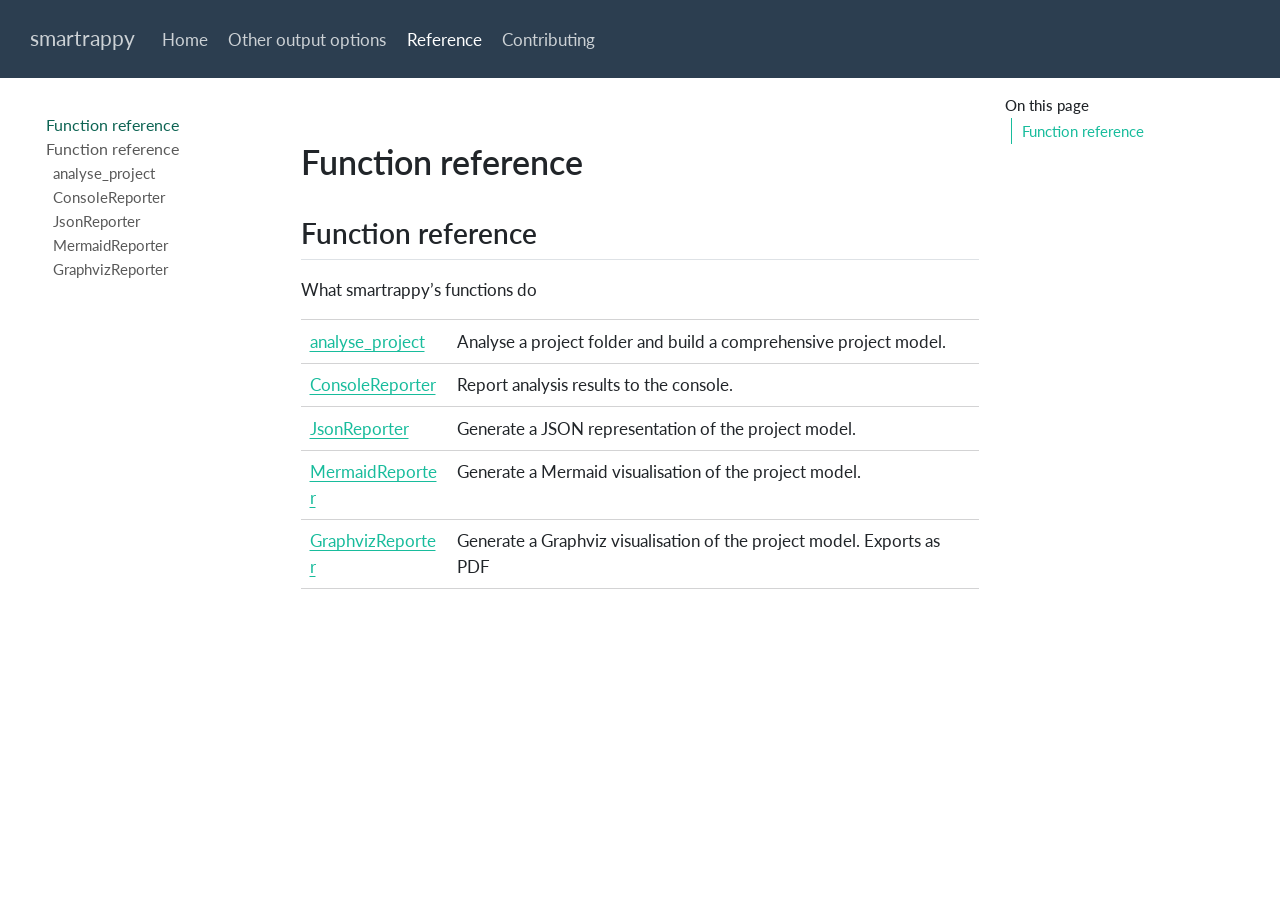
==== commit d04e69d2: "Built site for gh-pages" ====
--- a/reference/index.html
+++ b/reference/index.html
@@ -2,7 +2,7 @@
 <html xmlns="http://www.w3.org/1999/xhtml" lang="en" xml:lang="en"><head>
 
 <meta charset="utf-8">
-<meta name="generator" content="quarto-1.8.24">
+<meta name="generator" content="quarto-1.6.39">
 
 <meta name="viewport" content="width=device-width, initial-scale=1.0, user-scalable=yes">
 
@@ -31,17 +31,15 @@
 <script src="../site_libs/quarto-search/quarto-search.js"></script>
 <meta name="quarto:offset" content="../">
 <link href="../favicon.png" rel="icon" type="image/png">
-<script src="../site_libs/quarto-html/quarto.js" type="module"></script>
-<script src="../site_libs/quarto-html/tabsets/tabsets.js" type="module"></script>
-<script src="../site_libs/quarto-html/axe/axe-check.js" type="module"></script>
+<script src="../site_libs/quarto-html/quarto.js"></script>
 <script src="../site_libs/quarto-html/popper.min.js"></script>
 <script src="../site_libs/quarto-html/tippy.umd.min.js"></script>
 <script src="../site_libs/quarto-html/anchor.min.js"></script>
 <link href="../site_libs/quarto-html/tippy.css" rel="stylesheet">
-<link href="../site_libs/quarto-html/quarto-syntax-highlighting-dc55a5b9e770e841cd82e46aadbfb9b0.css" rel="stylesheet" id="quarto-text-highlighting-styles">
+<link href="../site_libs/quarto-html/quarto-syntax-highlighting-e26003cea8cd680ca0c55a263523d882.css" rel="stylesheet" id="quarto-text-highlighting-styles">
 <script src="../site_libs/bootstrap/bootstrap.min.js"></script>
 <link href="../site_libs/bootstrap/bootstrap-icons.css" rel="stylesheet">
-<link href="../site_libs/bootstrap/bootstrap-f93c2b1f3f0577f377aefa4848a86a36.min.css" rel="stylesheet" append-hash="true" id="quarto-bootstrap" data-mode="light">
+<link href="../site_libs/bootstrap/bootstrap-c1ef1f14acc610acb7f84b3726103d52.min.css" rel="stylesheet" append-hash="true" id="quarto-bootstrap" data-mode="light">
 <script id="quarto-search-options" type="application/json">{
   "location": "navbar",
   "copy-button": false,
@@ -76,15 +74,13 @@
 <meta name="twitter:card" content="summary">
 </head>
 
-<body class="nav-sidebar floating nav-fixed quarto-light">
+<body class="nav-sidebar floating nav-fixed">
 
 <div id="quarto-search-results"></div>
   <header id="quarto-header" class="headroom fixed-top">
     <nav class="navbar navbar-expand-lg " data-bs-theme="dark">
       <div class="navbar-container container-fluid">
       <div class="navbar-brand-container mx-auto">
-    <a href="../index.html" class="navbar-brand navbar-brand-logo">
-    </a>
     <a class="navbar-brand" href="../index.html">
     <span class="navbar-title">smartrappy</span>
     </a>
@@ -96,7 +92,7 @@
           <div class="collapse navbar-collapse" id="navbarCollapse">
             <ul class="navbar-nav navbar-nav-scroll me-auto">
   <li class="nav-item">
-    <a class="nav-link active" href="../index.html" aria-current="page"> 
+    <a class="nav-link" href="../index.html"> 
 <span class="menu-text">Home</span></a>
   </li>  
   <li class="nav-item">
@@ -104,7 +100,7 @@
 <span class="menu-text">Other output options</span></a>
   </li>  
   <li class="nav-item">
-    <a class="nav-link" href="../reference/index.html"> 
+    <a class="nav-link active" href="../reference/index.html" aria-current="page"> 
 <span class="menu-text">Reference</span></a>
   </li>  
   <li class="nav-item">
@@ -132,10 +128,6 @@
 <div id="quarto-content" class="quarto-container page-columns page-rows-contents page-layout-article page-navbar">
 <!-- sidebar -->
   <nav id="quarto-sidebar" class="sidebar collapse collapse-horizontal quarto-sidebar-collapse-item sidebar-navigation floating overflow-auto">
-    <div class="pt-lg-2 mt-2 text-left sidebar-header">
-      <a href="../index.html" class="sidebar-logo-link">
-      </a>
-      </div>
     <div class="sidebar-menu-container"> 
     <ul class="list-unstyled mt-1">
         <li class="sidebar-item">
@@ -244,243 +236,236 @@
 
 </main> <!-- /main -->
 <script id="quarto-html-after-body" type="application/javascript">
-  window.document.addEventListener("DOMContentLoaded", function (event) {
-    const icon = "";
-    const anchorJS = new window.AnchorJS();
-    anchorJS.options = {
-      placement: 'right',
-      icon: icon
-    };
-    anchorJS.add('.anchored');
-    const isCodeAnnotation = (el) => {
-      for (const clz of el.classList) {
-        if (clz.startsWith('code-annotation-')) {                     
-          return true;
-        }
-      }
-      return false;
-    }
-    const onCopySuccess = function(e) {
-      // button target
-      const button = e.trigger;
-      // don't keep focus
-      button.blur();
-      // flash "checked"
-      button.classList.add('code-copy-button-checked');
-      var currentTitle = button.getAttribute("title");
-      button.setAttribute("title", "Copied!");
-      let tooltip;
-      if (window.bootstrap) {
-        button.setAttribute("data-bs-toggle", "tooltip");
-        button.setAttribute("data-bs-placement", "left");
-        button.setAttribute("data-bs-title", "Copied!");
-        tooltip = new bootstrap.Tooltip(button, 
-          { trigger: "manual", 
-            customClass: "code-copy-button-tooltip",
-            offset: [0, -8]});
-        tooltip.show();    
-      }
-      setTimeout(function() {
-        if (tooltip) {
-          tooltip.hide();
-          button.removeAttribute("data-bs-title");
-          button.removeAttribute("data-bs-toggle");
-          button.removeAttribute("data-bs-placement");
-        }
-        button.setAttribute("title", currentTitle);
-        button.classList.remove('code-copy-button-checked');
-      }, 1000);
-      // clear code selection
-      e.clearSelection();
-    }
-    const getTextToCopy = function(trigger) {
-      const outerScaffold = trigger.parentElement.cloneNode(true);
-      const codeEl = outerScaffold.querySelector('code');
+window.document.addEventListener("DOMContentLoaded", function (event) {
+  const toggleBodyColorMode = (bsSheetEl) => {
+    const mode = bsSheetEl.getAttribute("data-mode");
+    const bodyEl = window.document.querySelector("body");
+    if (mode === "dark") {
+      bodyEl.classList.add("quarto-dark");
+      bodyEl.classList.remove("quarto-light");
+    } else {
+      bodyEl.classList.add("quarto-light");
+      bodyEl.classList.remove("quarto-dark");
+    }
+  }
+  const toggleBodyColorPrimary = () => {
+    const bsSheetEl = window.document.querySelector("link#quarto-bootstrap");
+    if (bsSheetEl) {
+      toggleBodyColorMode(bsSheetEl);
+    }
+  }
+  toggleBodyColorPrimary();  
+  const icon = "";
+  const anchorJS = new window.AnchorJS();
+  anchorJS.options = {
+    placement: 'right',
+    icon: icon
+  };
+  anchorJS.add('.anchored');
+  const isCodeAnnotation = (el) => {
+    for (const clz of el.classList) {
+      if (clz.startsWith('code-annotation-')) {                     
+        return true;
+      }
+    }
+    return false;
+  }
+  const onCopySuccess = function(e) {
+    // button target
+    const button = e.trigger;
+    // don't keep focus
+    button.blur();
+    // flash "checked"
+    button.classList.add('code-copy-button-checked');
+    var currentTitle = button.getAttribute("title");
+    button.setAttribute("title", "Copied!");
+    let tooltip;
+    if (window.bootstrap) {
+      button.setAttribute("data-bs-toggle", "tooltip");
+      button.setAttribute("data-bs-placement", "left");
+      button.setAttribute("data-bs-title", "Copied!");
+      tooltip = new bootstrap.Tooltip(button, 
+        { trigger: "manual", 
+          customClass: "code-copy-button-tooltip",
+          offset: [0, -8]});
+      tooltip.show();    
+    }
+    setTimeout(function() {
+      if (tooltip) {
+        tooltip.hide();
+        button.removeAttribute("data-bs-title");
+        button.removeAttribute("data-bs-toggle");
+        button.removeAttribute("data-bs-placement");
+      }
+      button.setAttribute("title", currentTitle);
+      button.classList.remove('code-copy-button-checked');
+    }, 1000);
+    // clear code selection
+    e.clearSelection();
+  }
+  const getTextToCopy = function(trigger) {
+      const codeEl = trigger.previousElementSibling.cloneNode(true);
       for (const childEl of codeEl.children) {
         if (isCodeAnnotation(childEl)) {
           childEl.remove();
         }
       }
       return codeEl.innerText;
-    }
-    const clipboard = new window.ClipboardJS('.code-copy-button:not([data-in-quarto-modal])', {
-      text: getTextToCopy
+  }
+  const clipboard = new window.ClipboardJS('.code-copy-button:not([data-in-quarto-modal])', {
+    text: getTextToCopy
+  });
+  clipboard.on('success', onCopySuccess);
+  if (window.document.getElementById('quarto-embedded-source-code-modal')) {
+    const clipboardModal = new window.ClipboardJS('.code-copy-button[data-in-quarto-modal]', {
+      text: getTextToCopy,
+      container: window.document.getElementById('quarto-embedded-source-code-modal')
     });
-    clipboard.on('success', onCopySuccess);
-    if (window.document.getElementById('quarto-embedded-source-code-modal')) {
-      const clipboardModal = new window.ClipboardJS('.code-copy-button[data-in-quarto-modal]', {
-        text: getTextToCopy,
-        container: window.document.getElementById('quarto-embedded-source-code-modal')
-      });
-      clipboardModal.on('success', onCopySuccess);
-    }
-      var localhostRegex = new RegExp(/^(?:http|https):\/\/localhost\:?[0-9]*\//);
-      var mailtoRegex = new RegExp(/^mailto:/);
-        var filterRegex = new RegExp('/' + window.location.host + '/');
-      var isInternal = (href) => {
-          return filterRegex.test(href) || localhostRegex.test(href) || mailtoRegex.test(href);
-      }
-      // Inspect non-navigation links and adorn them if external
-     var links = window.document.querySelectorAll('a[href]:not(.nav-link):not(.navbar-brand):not(.toc-action):not(.sidebar-link):not(.sidebar-item-toggle):not(.pagination-link):not(.no-external):not([aria-hidden]):not(.dropdown-item):not(.quarto-navigation-tool):not(.about-link)');
-      for (var i=0; i<links.length; i++) {
-        const link = links[i];
-        if (!isInternal(link.href)) {
-          // undo the damage that might have been done by quarto-nav.js in the case of
-          // links that we want to consider external
-          if (link.dataset.originalHref !== undefined) {
-            link.href = link.dataset.originalHref;
+    clipboardModal.on('success', onCopySuccess);
+  }
+    var localhostRegex = new RegExp(/^(?:http|https):\/\/localhost\:?[0-9]*\//);
+    var mailtoRegex = new RegExp(/^mailto:/);
+      var filterRegex = new RegExp('/' + window.location.host + '/');
+    var isInternal = (href) => {
+        return filterRegex.test(href) || localhostRegex.test(href) || mailtoRegex.test(href);
+    }
+    // Inspect non-navigation links and adorn them if external
+ 	var links = window.document.querySelectorAll('a[href]:not(.nav-link):not(.navbar-brand):not(.toc-action):not(.sidebar-link):not(.sidebar-item-toggle):not(.pagination-link):not(.no-external):not([aria-hidden]):not(.dropdown-item):not(.quarto-navigation-tool):not(.about-link)');
+    for (var i=0; i<links.length; i++) {
+      const link = links[i];
+      if (!isInternal(link.href)) {
+        // undo the damage that might have been done by quarto-nav.js in the case of
+        // links that we want to consider external
+        if (link.dataset.originalHref !== undefined) {
+          link.href = link.dataset.originalHref;
+        }
+      }
+    }
+  function tippyHover(el, contentFn, onTriggerFn, onUntriggerFn) {
+    const config = {
+      allowHTML: true,
+      maxWidth: 500,
+      delay: 100,
+      arrow: false,
+      appendTo: function(el) {
+          return el.parentElement;
+      },
+      interactive: true,
+      interactiveBorder: 10,
+      theme: 'quarto',
+      placement: 'bottom-start',
+    };
+    if (contentFn) {
+      config.content = contentFn;
+    }
+    if (onTriggerFn) {
+      config.onTrigger = onTriggerFn;
+    }
+    if (onUntriggerFn) {
+      config.onUntrigger = onUntriggerFn;
+    }
+    window.tippy(el, config); 
+  }
+  const noterefs = window.document.querySelectorAll('a[role="doc-noteref"]');
+  for (var i=0; i<noterefs.length; i++) {
+    const ref = noterefs[i];
+    tippyHover(ref, function() {
+      // use id or data attribute instead here
+      let href = ref.getAttribute('data-footnote-href') || ref.getAttribute('href');
+      try { href = new URL(href).hash; } catch {}
+      const id = href.replace(/^#\/?/, "");
+      const note = window.document.getElementById(id);
+      if (note) {
+        return note.innerHTML;
+      } else {
+        return "";
+      }
+    });
+  }
+  const xrefs = window.document.querySelectorAll('a.quarto-xref');
+  const processXRef = (id, note) => {
+    // Strip column container classes
+    const stripColumnClz = (el) => {
+      el.classList.remove("page-full", "page-columns");
+      if (el.children) {
+        for (const child of el.children) {
+          stripColumnClz(child);
+        }
+      }
+    }
+    stripColumnClz(note)
+    if (id === null || id.startsWith('sec-')) {
+      // Special case sections, only their first couple elements
+      const container = document.createElement("div");
+      if (note.children && note.children.length > 2) {
+        container.appendChild(note.children[0].cloneNode(true));
+        for (let i = 1; i < note.children.length; i++) {
+          const child = note.children[i];
+          if (child.tagName === "P" && child.innerText === "") {
+            continue;
+          } else {
+            container.appendChild(child.cloneNode(true));
+            break;
           }
         }
-      }
-    function tippyHover(el, contentFn, onTriggerFn, onUntriggerFn) {
-      const config = {
-        allowHTML: true,
-        maxWidth: 500,
-        delay: 100,
-        arrow: false,
-        appendTo: function(el) {
-            return el.parentElement;
-        },
-        interactive: true,
-        interactiveBorder: 10,
-        theme: 'quarto',
-        placement: 'bottom-start',
-      };
-      if (contentFn) {
-        config.content = contentFn;
-      }
-      if (onTriggerFn) {
-        config.onTrigger = onTriggerFn;
-      }
-      if (onUntriggerFn) {
-        config.onUntrigger = onUntriggerFn;
-      }
-      window.tippy(el, config); 
-    }
-    const noterefs = window.document.querySelectorAll('a[role="doc-noteref"]');
-    for (var i=0; i<noterefs.length; i++) {
-      const ref = noterefs[i];
-      tippyHover(ref, function() {
-        // use id or data attribute instead here
-        let href = ref.getAttribute('data-footnote-href') || ref.getAttribute('href');
-        try { href = new URL(href).hash; } catch {}
-        const id = href.replace(/^#\/?/, "");
-        const note = window.document.getElementById(id);
-        if (note) {
-          return note.innerHTML;
-        } else {
-          return "";
-        }
-      });
-    }
-    const xrefs = window.document.querySelectorAll('a.quarto-xref');
-    const processXRef = (id, note) => {
-      // Strip column container classes
-      const stripColumnClz = (el) => {
-        el.classList.remove("page-full", "page-columns");
-        if (el.children) {
-          for (const child of el.children) {
-            stripColumnClz(child);
-          }
-        }
-      }
-      stripColumnClz(note)
-      if (id === null || id.startsWith('sec-')) {
-        // Special case sections, only their first couple elements
-        const container = document.createElement("div");
-        if (note.children && note.children.length > 2) {
-          container.appendChild(note.children[0].cloneNode(true));
-          for (let i = 1; i < note.children.length; i++) {
-            const child = note.children[i];
-            if (child.tagName === "P" && child.innerText === "") {
-              continue;
-            } else {
-              container.appendChild(child.cloneNode(true));
-              break;
-            }
-          }
-          if (window.Quarto?.typesetMath) {
-            window.Quarto.typesetMath(container);
-          }
-          return container.innerHTML
-        } else {
-          if (window.Quarto?.typesetMath) {
-            window.Quarto.typesetMath(note);
-          }
-          return note.innerHTML;
-        }
+        if (window.Quarto?.typesetMath) {
+          window.Quarto.typesetMath(container);
+        }
+        return container.innerHTML
       } else {
-        // Remove any anchor links if they are present
-        const anchorLink = note.querySelector('a.anchorjs-link');
-        if (anchorLink) {
-          anchorLink.remove();
-        }
         if (window.Quarto?.typesetMath) {
           window.Quarto.typesetMath(note);
         }
-        if (note.classList.contains("callout")) {
-          return note.outerHTML;
-        } else {
-          return note.innerHTML;
-        }
-      }
-    }
-    for (var i=0; i<xrefs.length; i++) {
-      const xref = xrefs[i];
-      tippyHover(xref, undefined, function(instance) {
-        instance.disable();
-        let url = xref.getAttribute('href');
-        let hash = undefined; 
-        if (url.startsWith('#')) {
-          hash = url;
-        } else {
-          try { hash = new URL(url).hash; } catch {}
-        }
-        if (hash) {
-          const id = hash.replace(/^#\/?/, "");
-          const note = window.document.getElementById(id);
-          if (note !== null) {
-            try {
-              const html = processXRef(id, note.cloneNode(true));
-              instance.setContent(html);
-            } finally {
-              instance.enable();
-              instance.show();
-            }
-          } else {
-            // See if we can fetch this
-            fetch(url.split('#')[0])
-            .then(res => res.text())
-            .then(html => {
-              const parser = new DOMParser();
-              const htmlDoc = parser.parseFromString(html, "text/html");
-              const note = htmlDoc.getElementById(id);
-              if (note !== null) {
-                const html = processXRef(id, note);
-                instance.setContent(html);
-              } 
-            }).finally(() => {
-              instance.enable();
-              instance.show();
-            });
+        return note.innerHTML;
+      }
+    } else {
+      // Remove any anchor links if they are present
+      const anchorLink = note.querySelector('a.anchorjs-link');
+      if (anchorLink) {
+        anchorLink.remove();
+      }
+      if (window.Quarto?.typesetMath) {
+        window.Quarto.typesetMath(note);
+      }
+      if (note.classList.contains("callout")) {
+        return note.outerHTML;
+      } else {
+        return note.innerHTML;
+      }
+    }
+  }
+  for (var i=0; i<xrefs.length; i++) {
+    const xref = xrefs[i];
+    tippyHover(xref, undefined, function(instance) {
+      instance.disable();
+      let url = xref.getAttribute('href');
+      let hash = undefined; 
+      if (url.startsWith('#')) {
+        hash = url;
+      } else {
+        try { hash = new URL(url).hash; } catch {}
+      }
+      if (hash) {
+        const id = hash.replace(/^#\/?/, "");
+        const note = window.document.getElementById(id);
+        if (note !== null) {
+          try {
+            const html = processXRef(id, note.cloneNode(true));
+            instance.setContent(html);
+          } finally {
+            instance.enable();
+            instance.show();
           }
         } else {
-          // See if we can fetch a full url (with no hash to target)
-          // This is a special case and we should probably do some content thinning / targeting
-          fetch(url)
+          // See if we can fetch this
+          fetch(url.split('#')[0])
           .then(res => res.text())
           .then(html => {
             const parser = new DOMParser();
             const htmlDoc = parser.parseFromString(html, "text/html");
-            const note = htmlDoc.querySelector('main.content');
+            const note = htmlDoc.getElementById(id);
             if (note !== null) {
-              // This should only happen for chapter cross references
-              // (since there is no id in the URL)
-              // remove the first header
-              if (note.children.length > 0 && note.children[0].tagName === "HEADER") {
-                note.children[0].remove();
-              }
-              const html = processXRef(null, note);
+              const html = processXRef(id, note);
               instance.setContent(html);
             } 
           }).finally(() => {
@@ -488,161 +473,185 @@
             instance.show();
           });
         }
-      }, function(instance) {
+      } else {
+        // See if we can fetch a full url (with no hash to target)
+        // This is a special case and we should probably do some content thinning / targeting
+        fetch(url)
+        .then(res => res.text())
+        .then(html => {
+          const parser = new DOMParser();
+          const htmlDoc = parser.parseFromString(html, "text/html");
+          const note = htmlDoc.querySelector('main.content');
+          if (note !== null) {
+            // This should only happen for chapter cross references
+            // (since there is no id in the URL)
+            // remove the first header
+            if (note.children.length > 0 && note.children[0].tagName === "HEADER") {
+              note.children[0].remove();
+            }
+            const html = processXRef(null, note);
+            instance.setContent(html);
+          } 
+        }).finally(() => {
+          instance.enable();
+          instance.show();
+        });
+      }
+    }, function(instance) {
+    });
+  }
+      let selectedAnnoteEl;
+      const selectorForAnnotation = ( cell, annotation) => {
+        let cellAttr = 'data-code-cell="' + cell + '"';
+        let lineAttr = 'data-code-annotation="' +  annotation + '"';
+        const selector = 'span[' + cellAttr + '][' + lineAttr + ']';
+        return selector;
+      }
+      const selectCodeLines = (annoteEl) => {
+        const doc = window.document;
+        const targetCell = annoteEl.getAttribute("data-target-cell");
+        const targetAnnotation = annoteEl.getAttribute("data-target-annotation");
+        const annoteSpan = window.document.querySelector(selectorForAnnotation(targetCell, targetAnnotation));
+        const lines = annoteSpan.getAttribute("data-code-lines").split(",");
+        const lineIds = lines.map((line) => {
+          return targetCell + "-" + line;
+        })
+        let top = null;
+        let height = null;
+        let parent = null;
+        if (lineIds.length > 0) {
+            //compute the position of the single el (top and bottom and make a div)
+            const el = window.document.getElementById(lineIds[0]);
+            top = el.offsetTop;
+            height = el.offsetHeight;
+            parent = el.parentElement.parentElement;
+          if (lineIds.length > 1) {
+            const lastEl = window.document.getElementById(lineIds[lineIds.length - 1]);
+            const bottom = lastEl.offsetTop + lastEl.offsetHeight;
+            height = bottom - top;
+          }
+          if (top !== null && height !== null && parent !== null) {
+            // cook up a div (if necessary) and position it 
+            let div = window.document.getElementById("code-annotation-line-highlight");
+            if (div === null) {
+              div = window.document.createElement("div");
+              div.setAttribute("id", "code-annotation-line-highlight");
+              div.style.position = 'absolute';
+              parent.appendChild(div);
+            }
+            div.style.top = top - 2 + "px";
+            div.style.height = height + 4 + "px";
+            div.style.left = 0;
+            let gutterDiv = window.document.getElementById("code-annotation-line-highlight-gutter");
+            if (gutterDiv === null) {
+              gutterDiv = window.document.createElement("div");
+              gutterDiv.setAttribute("id", "code-annotation-line-highlight-gutter");
+              gutterDiv.style.position = 'absolute';
+              const codeCell = window.document.getElementById(targetCell);
+              const gutter = codeCell.querySelector('.code-annotation-gutter');
+              gutter.appendChild(gutterDiv);
+            }
+            gutterDiv.style.top = top - 2 + "px";
+            gutterDiv.style.height = height + 4 + "px";
+          }
+          selectedAnnoteEl = annoteEl;
+        }
+      };
+      const unselectCodeLines = () => {
+        const elementsIds = ["code-annotation-line-highlight", "code-annotation-line-highlight-gutter"];
+        elementsIds.forEach((elId) => {
+          const div = window.document.getElementById(elId);
+          if (div) {
+            div.remove();
+          }
+        });
+        selectedAnnoteEl = undefined;
+      };
+        // Handle positioning of the toggle
+    window.addEventListener(
+      "resize",
+      throttle(() => {
+        elRect = undefined;
+        if (selectedAnnoteEl) {
+          selectCodeLines(selectedAnnoteEl);
+        }
+      }, 10)
+    );
+    function throttle(fn, ms) {
+    let throttle = false;
+    let timer;
+      return (...args) => {
+        if(!throttle) { // first call gets through
+            fn.apply(this, args);
+            throttle = true;
+        } else { // all the others get throttled
+            if(timer) clearTimeout(timer); // cancel #2
+            timer = setTimeout(() => {
+              fn.apply(this, args);
+              timer = throttle = false;
+            }, ms);
+        }
+      };
+    }
+      // Attach click handler to the DT
+      const annoteDls = window.document.querySelectorAll('dt[data-target-cell]');
+      for (const annoteDlNode of annoteDls) {
+        annoteDlNode.addEventListener('click', (event) => {
+          const clickedEl = event.target;
+          if (clickedEl !== selectedAnnoteEl) {
+            unselectCodeLines();
+            const activeEl = window.document.querySelector('dt[data-target-cell].code-annotation-active');
+            if (activeEl) {
+              activeEl.classList.remove('code-annotation-active');
+            }
+            selectCodeLines(clickedEl);
+            clickedEl.classList.add('code-annotation-active');
+          } else {
+            // Unselect the line
+            unselectCodeLines();
+            clickedEl.classList.remove('code-annotation-active');
+          }
+        });
+      }
+  const findCites = (el) => {
+    const parentEl = el.parentElement;
+    if (parentEl) {
+      const cites = parentEl.dataset.cites;
+      if (cites) {
+        return {
+          el,
+          cites: cites.split(' ')
+        };
+      } else {
+        return findCites(el.parentElement)
+      }
+    } else {
+      return undefined;
+    }
+  };
+  var bibliorefs = window.document.querySelectorAll('a[role="doc-biblioref"]');
+  for (var i=0; i<bibliorefs.length; i++) {
+    const ref = bibliorefs[i];
+    const citeInfo = findCites(ref);
+    if (citeInfo) {
+      tippyHover(citeInfo.el, function() {
+        var popup = window.document.createElement('div');
+        citeInfo.cites.forEach(function(cite) {
+          var citeDiv = window.document.createElement('div');
+          citeDiv.classList.add('hanging-indent');
+          citeDiv.classList.add('csl-entry');
+          var biblioDiv = window.document.getElementById('ref-' + cite);
+          if (biblioDiv) {
+            citeDiv.innerHTML = biblioDiv.innerHTML;
+          }
+          popup.appendChild(citeDiv);
+        });
+        return popup.innerHTML;
       });
     }
-        let selectedAnnoteEl;
-        const selectorForAnnotation = ( cell, annotation) => {
-          let cellAttr = 'data-code-cell="' + cell + '"';
-          let lineAttr = 'data-code-annotation="' +  annotation + '"';
-          const selector = 'span[' + cellAttr + '][' + lineAttr + ']';
-          return selector;
-        }
-        const selectCodeLines = (annoteEl) => {
-          const doc = window.document;
-          const targetCell = annoteEl.getAttribute("data-target-cell");
-          const targetAnnotation = annoteEl.getAttribute("data-target-annotation");
-          const annoteSpan = window.document.querySelector(selectorForAnnotation(targetCell, targetAnnotation));
-          const lines = annoteSpan.getAttribute("data-code-lines").split(",");
-          const lineIds = lines.map((line) => {
-            return targetCell + "-" + line;
-          })
-          let top = null;
-          let height = null;
-          let parent = null;
-          if (lineIds.length > 0) {
-              //compute the position of the single el (top and bottom and make a div)
-              const el = window.document.getElementById(lineIds[0]);
-              top = el.offsetTop;
-              height = el.offsetHeight;
-              parent = el.parentElement.parentElement;
-            if (lineIds.length > 1) {
-              const lastEl = window.document.getElementById(lineIds[lineIds.length - 1]);
-              const bottom = lastEl.offsetTop + lastEl.offsetHeight;
-              height = bottom - top;
-            }
-            if (top !== null && height !== null && parent !== null) {
-              // cook up a div (if necessary) and position it 
-              let div = window.document.getElementById("code-annotation-line-highlight");
-              if (div === null) {
-                div = window.document.createElement("div");
-                div.setAttribute("id", "code-annotation-line-highlight");
-                div.style.position = 'absolute';
-                parent.appendChild(div);
-              }
-              div.style.top = top - 2 + "px";
-              div.style.height = height + 4 + "px";
-              div.style.left = 0;
-              let gutterDiv = window.document.getElementById("code-annotation-line-highlight-gutter");
-              if (gutterDiv === null) {
-                gutterDiv = window.document.createElement("div");
-                gutterDiv.setAttribute("id", "code-annotation-line-highlight-gutter");
-                gutterDiv.style.position = 'absolute';
-                const codeCell = window.document.getElementById(targetCell);
-                const gutter = codeCell.querySelector('.code-annotation-gutter');
-                gutter.appendChild(gutterDiv);
-              }
-              gutterDiv.style.top = top - 2 + "px";
-              gutterDiv.style.height = height + 4 + "px";
-            }
-            selectedAnnoteEl = annoteEl;
-          }
-        };
-        const unselectCodeLines = () => {
-          const elementsIds = ["code-annotation-line-highlight", "code-annotation-line-highlight-gutter"];
-          elementsIds.forEach((elId) => {
-            const div = window.document.getElementById(elId);
-            if (div) {
-              div.remove();
-            }
-          });
-          selectedAnnoteEl = undefined;
-        };
-          // Handle positioning of the toggle
-      window.addEventListener(
-        "resize",
-        throttle(() => {
-          elRect = undefined;
-          if (selectedAnnoteEl) {
-            selectCodeLines(selectedAnnoteEl);
-          }
-        }, 10)
-      );
-      function throttle(fn, ms) {
-      let throttle = false;
-      let timer;
-        return (...args) => {
-          if(!throttle) { // first call gets through
-              fn.apply(this, args);
-              throttle = true;
-          } else { // all the others get throttled
-              if(timer) clearTimeout(timer); // cancel #2
-              timer = setTimeout(() => {
-                fn.apply(this, args);
-                timer = throttle = false;
-              }, ms);
-          }
-        };
-      }
-        // Attach click handler to the DT
-        const annoteDls = window.document.querySelectorAll('dt[data-target-cell]');
-        for (const annoteDlNode of annoteDls) {
-          annoteDlNode.addEventListener('click', (event) => {
-            const clickedEl = event.target;
-            if (clickedEl !== selectedAnnoteEl) {
-              unselectCodeLines();
-              const activeEl = window.document.querySelector('dt[data-target-cell].code-annotation-active');
-              if (activeEl) {
-                activeEl.classList.remove('code-annotation-active');
-              }
-              selectCodeLines(clickedEl);
-              clickedEl.classList.add('code-annotation-active');
-            } else {
-              // Unselect the line
-              unselectCodeLines();
-              clickedEl.classList.remove('code-annotation-active');
-            }
-          });
-        }
-    const findCites = (el) => {
-      const parentEl = el.parentElement;
-      if (parentEl) {
-        const cites = parentEl.dataset.cites;
-        if (cites) {
-          return {
-            el,
-            cites: cites.split(' ')
-          };
-        } else {
-          return findCites(el.parentElement)
-        }
-      } else {
-        return undefined;
-      }
-    };
-    var bibliorefs = window.document.querySelectorAll('a[role="doc-biblioref"]');
-    for (var i=0; i<bibliorefs.length; i++) {
-      const ref = bibliorefs[i];
-      const citeInfo = findCites(ref);
-      if (citeInfo) {
-        tippyHover(citeInfo.el, function() {
-          var popup = window.document.createElement('div');
-          citeInfo.cites.forEach(function(cite) {
-            var citeDiv = window.document.createElement('div');
-            citeDiv.classList.add('hanging-indent');
-            citeDiv.classList.add('csl-entry');
-            var biblioDiv = window.document.getElementById('ref-' + cite);
-            if (biblioDiv) {
-              citeDiv.innerHTML = biblioDiv.innerHTML;
-            }
-            popup.appendChild(citeDiv);
-          });
-          return popup.innerHTML;
-        });
-      }
-    }
-  });
-  </script>
+  }
+});
+</script>
 </div> <!-- /content -->
 
 
--- a/site_libs/quarto-html/quarto-syntax-highlighting-e26003cea8cd680ca0c55a263523d882.css
+++ b/site_libs/quarto-html/quarto-syntax-highlighting-e26003cea8cd680ca0c55a263523d882.css
@@ -0,0 +1,205 @@
+/* quarto syntax highlight colors */
+:root {
+  --quarto-hl-ot-color: #003B4F;
+  --quarto-hl-at-color: #657422;
+  --quarto-hl-ss-color: #20794D;
+  --quarto-hl-an-color: #5E5E5E;
+  --quarto-hl-fu-color: #4758AB;
+  --quarto-hl-st-color: #20794D;
+  --quarto-hl-cf-color: #003B4F;
+  --quarto-hl-op-color: #5E5E5E;
+  --quarto-hl-er-color: #AD0000;
+  --quarto-hl-bn-color: #AD0000;
+  --quarto-hl-al-color: #AD0000;
+  --quarto-hl-va-color: #111111;
+  --quarto-hl-bu-color: inherit;
+  --quarto-hl-ex-color: inherit;
+  --quarto-hl-pp-color: #AD0000;
+  --quarto-hl-in-color: #5E5E5E;
+  --quarto-hl-vs-color: #20794D;
+  --quarto-hl-wa-color: #5E5E5E;
+  --quarto-hl-do-color: #5E5E5E;
+  --quarto-hl-im-color: #00769E;
+  --quarto-hl-ch-color: #20794D;
+  --quarto-hl-dt-color: #AD0000;
+  --quarto-hl-fl-color: #AD0000;
+  --quarto-hl-co-color: #5E5E5E;
+  --quarto-hl-cv-color: #5E5E5E;
+  --quarto-hl-cn-color: #8f5902;
+  --quarto-hl-sc-color: #5E5E5E;
+  --quarto-hl-dv-color: #AD0000;
+  --quarto-hl-kw-color: #003B4F;
+}
+
+/* other quarto variables */
+:root {
+  --quarto-font-monospace: SFMono-Regular, Menlo, Monaco, Consolas, "Liberation Mono", "Courier New", monospace;
+}
+
+pre > code.sourceCode > span {
+  color: #003B4F;
+}
+
+code span {
+  color: #003B4F;
+}
+
+code.sourceCode > span {
+  color: #003B4F;
+}
+
+div.sourceCode,
+div.sourceCode pre.sourceCode {
+  color: #003B4F;
+}
+
+code span.ot {
+  color: #003B4F;
+  font-style: inherit;
+}
+
+code span.at {
+  color: #657422;
+  font-style: inherit;
+}
+
+code span.ss {
+  color: #20794D;
+  font-style: inherit;
+}
+
+code span.an {
+  color: #5E5E5E;
+  font-style: inherit;
+}
+
+code span.fu {
+  color: #4758AB;
+  font-style: inherit;
+}
+
+code span.st {
+  color: #20794D;
+  font-style: inherit;
+}
+
+code span.cf {
+  color: #003B4F;
+  font-weight: bold;
+  font-style: inherit;
+}
+
+code span.op {
+  color: #5E5E5E;
+  font-style: inherit;
+}
+
+code span.er {
+  color: #AD0000;
+  font-style: inherit;
+}
+
+code span.bn {
+  color: #AD0000;
+  font-style: inherit;
+}
+
+code span.al {
+  color: #AD0000;
+  font-style: inherit;
+}
+
+code span.va {
+  color: #111111;
+  font-style: inherit;
+}
+
+code span.bu {
+  font-style: inherit;
+}
+
+code span.ex {
+  font-style: inherit;
+}
+
+code span.pp {
+  color: #AD0000;
+  font-style: inherit;
+}
+
+code span.in {
+  color: #5E5E5E;
+  font-style: inherit;
+}
+
+code span.vs {
+  color: #20794D;
+  font-style: inherit;
+}
+
+code span.wa {
+  color: #5E5E5E;
+  font-style: italic;
+}
+
+code span.do {
+  color: #5E5E5E;
+  font-style: italic;
+}
+
+code span.im {
+  color: #00769E;
+  font-style: inherit;
+}
+
+code span.ch {
+  color: #20794D;
+  font-style: inherit;
+}
+
+code span.dt {
+  color: #AD0000;
+  font-style: inherit;
+}
+
+code span.fl {
+  color: #AD0000;
+  font-style: inherit;
+}
+
+code span.co {
+  color: #5E5E5E;
+  font-style: inherit;
+}
+
+code span.cv {
+  color: #5E5E5E;
+  font-style: italic;
+}
+
+code span.cn {
+  color: #8f5902;
+  font-style: inherit;
+}
+
+code span.sc {
+  color: #5E5E5E;
+  font-style: inherit;
+}
+
+code span.dv {
+  color: #AD0000;
+  font-style: inherit;
+}
+
+code span.kw {
+  color: #003B4F;
+  font-weight: bold;
+  font-style: inherit;
+}
+
+.prevent-inlining {
+  content: "</";
+}
+
+/*# sourceMappingURL=e90e9ab646ea9b1aaa61e089606e0f97.css.map */
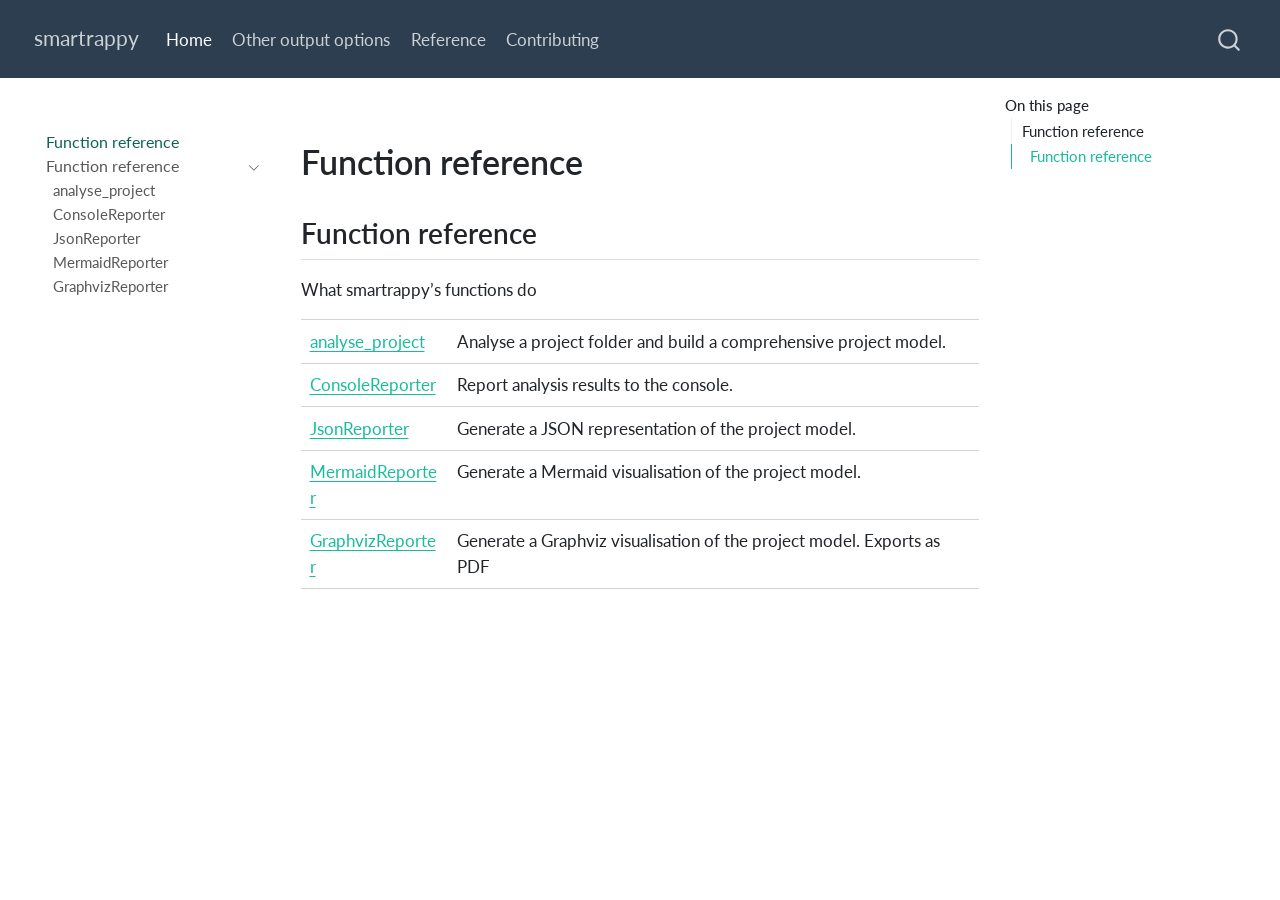
==== commit 6f946e50: "Built site for gh-pages" ====
--- a/reference/index.html
+++ b/reference/index.html
@@ -2,7 +2,7 @@
 <html xmlns="http://www.w3.org/1999/xhtml" lang="en" xml:lang="en"><head>
 
 <meta charset="utf-8">
-<meta name="generator" content="quarto-1.6.39">
+<meta name="generator" content="quarto-1.8.24">
 
 <meta name="viewport" content="width=device-width, initial-scale=1.0, user-scalable=yes">
 
@@ -31,15 +31,17 @@
 <script src="../site_libs/quarto-search/quarto-search.js"></script>
 <meta name="quarto:offset" content="../">
 <link href="../favicon.png" rel="icon" type="image/png">
-<script src="../site_libs/quarto-html/quarto.js"></script>
+<script src="../site_libs/quarto-html/quarto.js" type="module"></script>
+<script src="../site_libs/quarto-html/tabsets/tabsets.js" type="module"></script>
+<script src="../site_libs/quarto-html/axe/axe-check.js" type="module"></script>
 <script src="../site_libs/quarto-html/popper.min.js"></script>
 <script src="../site_libs/quarto-html/tippy.umd.min.js"></script>
 <script src="../site_libs/quarto-html/anchor.min.js"></script>
 <link href="../site_libs/quarto-html/tippy.css" rel="stylesheet">
-<link href="../site_libs/quarto-html/quarto-syntax-highlighting-e26003cea8cd680ca0c55a263523d882.css" rel="stylesheet" id="quarto-text-highlighting-styles">
+<link href="../site_libs/quarto-html/quarto-syntax-highlighting-dc55a5b9e770e841cd82e46aadbfb9b0.css" rel="stylesheet" id="quarto-text-highlighting-styles">
 <script src="../site_libs/bootstrap/bootstrap.min.js"></script>
 <link href="../site_libs/bootstrap/bootstrap-icons.css" rel="stylesheet">
-<link href="../site_libs/bootstrap/bootstrap-c1ef1f14acc610acb7f84b3726103d52.min.css" rel="stylesheet" append-hash="true" id="quarto-bootstrap" data-mode="light">
+<link href="../site_libs/bootstrap/bootstrap-960d9d362f81d399278ec3e29b622b37.min.css" rel="stylesheet" append-hash="true" id="quarto-bootstrap" data-mode="light">
 <script id="quarto-search-options" type="application/json">{
   "location": "navbar",
   "copy-button": false,
@@ -74,13 +76,15 @@
 <meta name="twitter:card" content="summary">
 </head>
 
-<body class="nav-sidebar floating nav-fixed">
+<body class="nav-sidebar floating nav-fixed quarto-light">
 
 <div id="quarto-search-results"></div>
   <header id="quarto-header" class="headroom fixed-top">
     <nav class="navbar navbar-expand-lg " data-bs-theme="dark">
       <div class="navbar-container container-fluid">
       <div class="navbar-brand-container mx-auto">
+    <a href="../index.html" class="navbar-brand navbar-brand-logo">
+    </a>
     <a class="navbar-brand" href="../index.html">
     <span class="navbar-title">smartrappy</span>
     </a>
@@ -92,7 +96,7 @@
           <div class="collapse navbar-collapse" id="navbarCollapse">
             <ul class="navbar-nav navbar-nav-scroll me-auto">
   <li class="nav-item">
-    <a class="nav-link" href="../index.html"> 
+    <a class="nav-link active" href="../index.html" aria-current="page"> 
 <span class="menu-text">Home</span></a>
   </li>  
   <li class="nav-item">
@@ -100,7 +104,7 @@
 <span class="menu-text">Other output options</span></a>
   </li>  
   <li class="nav-item">
-    <a class="nav-link active" href="../reference/index.html" aria-current="page"> 
+    <a class="nav-link" href="../reference/index.html"> 
 <span class="menu-text">Reference</span></a>
   </li>  
   <li class="nav-item">
@@ -128,6 +132,10 @@
 <div id="quarto-content" class="quarto-container page-columns page-rows-contents page-layout-article page-navbar">
 <!-- sidebar -->
   <nav id="quarto-sidebar" class="sidebar collapse collapse-horizontal quarto-sidebar-collapse-item sidebar-navigation floating overflow-auto">
+    <div class="pt-lg-2 mt-2 text-left sidebar-header">
+      <a href="../index.html" class="sidebar-logo-link">
+      </a>
+      </div>
     <div class="sidebar-menu-container"> 
     <ul class="list-unstyled mt-1">
         <li class="sidebar-item">
@@ -236,236 +244,243 @@
 
 </main> <!-- /main -->
 <script id="quarto-html-after-body" type="application/javascript">
-window.document.addEventListener("DOMContentLoaded", function (event) {
-  const toggleBodyColorMode = (bsSheetEl) => {
-    const mode = bsSheetEl.getAttribute("data-mode");
-    const bodyEl = window.document.querySelector("body");
-    if (mode === "dark") {
-      bodyEl.classList.add("quarto-dark");
-      bodyEl.classList.remove("quarto-light");
-    } else {
-      bodyEl.classList.add("quarto-light");
-      bodyEl.classList.remove("quarto-dark");
-    }
-  }
-  const toggleBodyColorPrimary = () => {
-    const bsSheetEl = window.document.querySelector("link#quarto-bootstrap");
-    if (bsSheetEl) {
-      toggleBodyColorMode(bsSheetEl);
-    }
-  }
-  toggleBodyColorPrimary();  
-  const icon = "";
-  const anchorJS = new window.AnchorJS();
-  anchorJS.options = {
-    placement: 'right',
-    icon: icon
-  };
-  anchorJS.add('.anchored');
-  const isCodeAnnotation = (el) => {
-    for (const clz of el.classList) {
-      if (clz.startsWith('code-annotation-')) {                     
-        return true;
-      }
-    }
-    return false;
-  }
-  const onCopySuccess = function(e) {
-    // button target
-    const button = e.trigger;
-    // don't keep focus
-    button.blur();
-    // flash "checked"
-    button.classList.add('code-copy-button-checked');
-    var currentTitle = button.getAttribute("title");
-    button.setAttribute("title", "Copied!");
-    let tooltip;
-    if (window.bootstrap) {
-      button.setAttribute("data-bs-toggle", "tooltip");
-      button.setAttribute("data-bs-placement", "left");
-      button.setAttribute("data-bs-title", "Copied!");
-      tooltip = new bootstrap.Tooltip(button, 
-        { trigger: "manual", 
-          customClass: "code-copy-button-tooltip",
-          offset: [0, -8]});
-      tooltip.show();    
-    }
-    setTimeout(function() {
-      if (tooltip) {
-        tooltip.hide();
-        button.removeAttribute("data-bs-title");
-        button.removeAttribute("data-bs-toggle");
-        button.removeAttribute("data-bs-placement");
-      }
-      button.setAttribute("title", currentTitle);
-      button.classList.remove('code-copy-button-checked');
-    }, 1000);
-    // clear code selection
-    e.clearSelection();
-  }
-  const getTextToCopy = function(trigger) {
-      const codeEl = trigger.previousElementSibling.cloneNode(true);
+  window.document.addEventListener("DOMContentLoaded", function (event) {
+    const icon = "";
+    const anchorJS = new window.AnchorJS();
+    anchorJS.options = {
+      placement: 'right',
+      icon: icon
+    };
+    anchorJS.add('.anchored');
+    const isCodeAnnotation = (el) => {
+      for (const clz of el.classList) {
+        if (clz.startsWith('code-annotation-')) {                     
+          return true;
+        }
+      }
+      return false;
+    }
+    const onCopySuccess = function(e) {
+      // button target
+      const button = e.trigger;
+      // don't keep focus
+      button.blur();
+      // flash "checked"
+      button.classList.add('code-copy-button-checked');
+      var currentTitle = button.getAttribute("title");
+      button.setAttribute("title", "Copied!");
+      let tooltip;
+      if (window.bootstrap) {
+        button.setAttribute("data-bs-toggle", "tooltip");
+        button.setAttribute("data-bs-placement", "left");
+        button.setAttribute("data-bs-title", "Copied!");
+        tooltip = new bootstrap.Tooltip(button, 
+          { trigger: "manual", 
+            customClass: "code-copy-button-tooltip",
+            offset: [0, -8]});
+        tooltip.show();    
+      }
+      setTimeout(function() {
+        if (tooltip) {
+          tooltip.hide();
+          button.removeAttribute("data-bs-title");
+          button.removeAttribute("data-bs-toggle");
+          button.removeAttribute("data-bs-placement");
+        }
+        button.setAttribute("title", currentTitle);
+        button.classList.remove('code-copy-button-checked');
+      }, 1000);
+      // clear code selection
+      e.clearSelection();
+    }
+    const getTextToCopy = function(trigger) {
+      const outerScaffold = trigger.parentElement.cloneNode(true);
+      const codeEl = outerScaffold.querySelector('code');
       for (const childEl of codeEl.children) {
         if (isCodeAnnotation(childEl)) {
           childEl.remove();
         }
       }
       return codeEl.innerText;
-  }
-  const clipboard = new window.ClipboardJS('.code-copy-button:not([data-in-quarto-modal])', {
-    text: getTextToCopy
-  });
-  clipboard.on('success', onCopySuccess);
-  if (window.document.getElementById('quarto-embedded-source-code-modal')) {
-    const clipboardModal = new window.ClipboardJS('.code-copy-button[data-in-quarto-modal]', {
-      text: getTextToCopy,
-      container: window.document.getElementById('quarto-embedded-source-code-modal')
+    }
+    const clipboard = new window.ClipboardJS('.code-copy-button:not([data-in-quarto-modal])', {
+      text: getTextToCopy
     });
-    clipboardModal.on('success', onCopySuccess);
-  }
-    var localhostRegex = new RegExp(/^(?:http|https):\/\/localhost\:?[0-9]*\//);
-    var mailtoRegex = new RegExp(/^mailto:/);
-      var filterRegex = new RegExp('/' + window.location.host + '/');
-    var isInternal = (href) => {
-        return filterRegex.test(href) || localhostRegex.test(href) || mailtoRegex.test(href);
-    }
-    // Inspect non-navigation links and adorn them if external
- 	var links = window.document.querySelectorAll('a[href]:not(.nav-link):not(.navbar-brand):not(.toc-action):not(.sidebar-link):not(.sidebar-item-toggle):not(.pagination-link):not(.no-external):not([aria-hidden]):not(.dropdown-item):not(.quarto-navigation-tool):not(.about-link)');
-    for (var i=0; i<links.length; i++) {
-      const link = links[i];
-      if (!isInternal(link.href)) {
-        // undo the damage that might have been done by quarto-nav.js in the case of
-        // links that we want to consider external
-        if (link.dataset.originalHref !== undefined) {
-          link.href = link.dataset.originalHref;
-        }
-      }
-    }
-  function tippyHover(el, contentFn, onTriggerFn, onUntriggerFn) {
-    const config = {
-      allowHTML: true,
-      maxWidth: 500,
-      delay: 100,
-      arrow: false,
-      appendTo: function(el) {
-          return el.parentElement;
-      },
-      interactive: true,
-      interactiveBorder: 10,
-      theme: 'quarto',
-      placement: 'bottom-start',
-    };
-    if (contentFn) {
-      config.content = contentFn;
-    }
-    if (onTriggerFn) {
-      config.onTrigger = onTriggerFn;
-    }
-    if (onUntriggerFn) {
-      config.onUntrigger = onUntriggerFn;
-    }
-    window.tippy(el, config); 
-  }
-  const noterefs = window.document.querySelectorAll('a[role="doc-noteref"]');
-  for (var i=0; i<noterefs.length; i++) {
-    const ref = noterefs[i];
-    tippyHover(ref, function() {
-      // use id or data attribute instead here
-      let href = ref.getAttribute('data-footnote-href') || ref.getAttribute('href');
-      try { href = new URL(href).hash; } catch {}
-      const id = href.replace(/^#\/?/, "");
-      const note = window.document.getElementById(id);
-      if (note) {
-        return note.innerHTML;
+    clipboard.on('success', onCopySuccess);
+    if (window.document.getElementById('quarto-embedded-source-code-modal')) {
+      const clipboardModal = new window.ClipboardJS('.code-copy-button[data-in-quarto-modal]', {
+        text: getTextToCopy,
+        container: window.document.getElementById('quarto-embedded-source-code-modal')
+      });
+      clipboardModal.on('success', onCopySuccess);
+    }
+      var localhostRegex = new RegExp(/^(?:http|https):\/\/localhost\:?[0-9]*\//);
+      var mailtoRegex = new RegExp(/^mailto:/);
+        var filterRegex = new RegExp('/' + window.location.host + '/');
+      var isInternal = (href) => {
+          return filterRegex.test(href) || localhostRegex.test(href) || mailtoRegex.test(href);
+      }
+      // Inspect non-navigation links and adorn them if external
+     var links = window.document.querySelectorAll('a[href]:not(.nav-link):not(.navbar-brand):not(.toc-action):not(.sidebar-link):not(.sidebar-item-toggle):not(.pagination-link):not(.no-external):not([aria-hidden]):not(.dropdown-item):not(.quarto-navigation-tool):not(.about-link)');
+      for (var i=0; i<links.length; i++) {
+        const link = links[i];
+        if (!isInternal(link.href)) {
+          // undo the damage that might have been done by quarto-nav.js in the case of
+          // links that we want to consider external
+          if (link.dataset.originalHref !== undefined) {
+            link.href = link.dataset.originalHref;
+          }
+        }
+      }
+    function tippyHover(el, contentFn, onTriggerFn, onUntriggerFn) {
+      const config = {
+        allowHTML: true,
+        maxWidth: 500,
+        delay: 100,
+        arrow: false,
+        appendTo: function(el) {
+            return el.parentElement;
+        },
+        interactive: true,
+        interactiveBorder: 10,
+        theme: 'quarto',
+        placement: 'bottom-start',
+      };
+      if (contentFn) {
+        config.content = contentFn;
+      }
+      if (onTriggerFn) {
+        config.onTrigger = onTriggerFn;
+      }
+      if (onUntriggerFn) {
+        config.onUntrigger = onUntriggerFn;
+      }
+      window.tippy(el, config); 
+    }
+    const noterefs = window.document.querySelectorAll('a[role="doc-noteref"]');
+    for (var i=0; i<noterefs.length; i++) {
+      const ref = noterefs[i];
+      tippyHover(ref, function() {
+        // use id or data attribute instead here
+        let href = ref.getAttribute('data-footnote-href') || ref.getAttribute('href');
+        try { href = new URL(href).hash; } catch {}
+        const id = href.replace(/^#\/?/, "");
+        const note = window.document.getElementById(id);
+        if (note) {
+          return note.innerHTML;
+        } else {
+          return "";
+        }
+      });
+    }
+    const xrefs = window.document.querySelectorAll('a.quarto-xref');
+    const processXRef = (id, note) => {
+      // Strip column container classes
+      const stripColumnClz = (el) => {
+        el.classList.remove("page-full", "page-columns");
+        if (el.children) {
+          for (const child of el.children) {
+            stripColumnClz(child);
+          }
+        }
+      }
+      stripColumnClz(note)
+      if (id === null || id.startsWith('sec-')) {
+        // Special case sections, only their first couple elements
+        const container = document.createElement("div");
+        if (note.children && note.children.length > 2) {
+          container.appendChild(note.children[0].cloneNode(true));
+          for (let i = 1; i < note.children.length; i++) {
+            const child = note.children[i];
+            if (child.tagName === "P" && child.innerText === "") {
+              continue;
+            } else {
+              container.appendChild(child.cloneNode(true));
+              break;
+            }
+          }
+          if (window.Quarto?.typesetMath) {
+            window.Quarto.typesetMath(container);
+          }
+          return container.innerHTML
+        } else {
+          if (window.Quarto?.typesetMath) {
+            window.Quarto.typesetMath(note);
+          }
+          return note.innerHTML;
+        }
       } else {
-        return "";
-      }
-    });
-  }
-  const xrefs = window.document.querySelectorAll('a.quarto-xref');
-  const processXRef = (id, note) => {
-    // Strip column container classes
-    const stripColumnClz = (el) => {
-      el.classList.remove("page-full", "page-columns");
-      if (el.children) {
-        for (const child of el.children) {
-          stripColumnClz(child);
-        }
-      }
-    }
-    stripColumnClz(note)
-    if (id === null || id.startsWith('sec-')) {
-      // Special case sections, only their first couple elements
-      const container = document.createElement("div");
-      if (note.children && note.children.length > 2) {
-        container.appendChild(note.children[0].cloneNode(true));
-        for (let i = 1; i < note.children.length; i++) {
-          const child = note.children[i];
-          if (child.tagName === "P" && child.innerText === "") {
-            continue;
-          } else {
-            container.appendChild(child.cloneNode(true));
-            break;
-          }
-        }
-        if (window.Quarto?.typesetMath) {
-          window.Quarto.typesetMath(container);
-        }
-        return container.innerHTML
-      } else {
+        // Remove any anchor links if they are present
+        const anchorLink = note.querySelector('a.anchorjs-link');
+        if (anchorLink) {
+          anchorLink.remove();
+        }
         if (window.Quarto?.typesetMath) {
           window.Quarto.typesetMath(note);
         }
-        return note.innerHTML;
-      }
-    } else {
-      // Remove any anchor links if they are present
-      const anchorLink = note.querySelector('a.anchorjs-link');
-      if (anchorLink) {
-        anchorLink.remove();
-      }
-      if (window.Quarto?.typesetMath) {
-        window.Quarto.typesetMath(note);
-      }
-      if (note.classList.contains("callout")) {
-        return note.outerHTML;
-      } else {
-        return note.innerHTML;
-      }
-    }
-  }
-  for (var i=0; i<xrefs.length; i++) {
-    const xref = xrefs[i];
-    tippyHover(xref, undefined, function(instance) {
-      instance.disable();
-      let url = xref.getAttribute('href');
-      let hash = undefined; 
-      if (url.startsWith('#')) {
-        hash = url;
-      } else {
-        try { hash = new URL(url).hash; } catch {}
-      }
-      if (hash) {
-        const id = hash.replace(/^#\/?/, "");
-        const note = window.document.getElementById(id);
-        if (note !== null) {
-          try {
-            const html = processXRef(id, note.cloneNode(true));
-            instance.setContent(html);
-          } finally {
-            instance.enable();
-            instance.show();
-          }
+        if (note.classList.contains("callout")) {
+          return note.outerHTML;
         } else {
-          // See if we can fetch this
-          fetch(url.split('#')[0])
+          return note.innerHTML;
+        }
+      }
+    }
+    for (var i=0; i<xrefs.length; i++) {
+      const xref = xrefs[i];
+      tippyHover(xref, undefined, function(instance) {
+        instance.disable();
+        let url = xref.getAttribute('href');
+        let hash = undefined; 
+        if (url.startsWith('#')) {
+          hash = url;
+        } else {
+          try { hash = new URL(url).hash; } catch {}
+        }
+        if (hash) {
+          const id = hash.replace(/^#\/?/, "");
+          const note = window.document.getElementById(id);
+          if (note !== null) {
+            try {
+              const html = processXRef(id, note.cloneNode(true));
+              instance.setContent(html);
+            } finally {
+              instance.enable();
+              instance.show();
+            }
+          } else {
+            // See if we can fetch this
+            fetch(url.split('#')[0])
+            .then(res => res.text())
+            .then(html => {
+              const parser = new DOMParser();
+              const htmlDoc = parser.parseFromString(html, "text/html");
+              const note = htmlDoc.getElementById(id);
+              if (note !== null) {
+                const html = processXRef(id, note);
+                instance.setContent(html);
+              } 
+            }).finally(() => {
+              instance.enable();
+              instance.show();
+            });
+          }
+        } else {
+          // See if we can fetch a full url (with no hash to target)
+          // This is a special case and we should probably do some content thinning / targeting
+          fetch(url)
           .then(res => res.text())
           .then(html => {
             const parser = new DOMParser();
             const htmlDoc = parser.parseFromString(html, "text/html");
-            const note = htmlDoc.getElementById(id);
+            const note = htmlDoc.querySelector('main.content');
             if (note !== null) {
-              const html = processXRef(id, note);
+              // This should only happen for chapter cross references
+              // (since there is no id in the URL)
+              // remove the first header
+              if (note.children.length > 0 && note.children[0].tagName === "HEADER") {
+                note.children[0].remove();
+              }
+              const html = processXRef(null, note);
               instance.setContent(html);
             } 
           }).finally(() => {
@@ -473,185 +488,161 @@
             instance.show();
           });
         }
+      }, function(instance) {
+      });
+    }
+        let selectedAnnoteEl;
+        const selectorForAnnotation = ( cell, annotation) => {
+          let cellAttr = 'data-code-cell="' + cell + '"';
+          let lineAttr = 'data-code-annotation="' +  annotation + '"';
+          const selector = 'span[' + cellAttr + '][' + lineAttr + ']';
+          return selector;
+        }
+        const selectCodeLines = (annoteEl) => {
+          const doc = window.document;
+          const targetCell = annoteEl.getAttribute("data-target-cell");
+          const targetAnnotation = annoteEl.getAttribute("data-target-annotation");
+          const annoteSpan = window.document.querySelector(selectorForAnnotation(targetCell, targetAnnotation));
+          const lines = annoteSpan.getAttribute("data-code-lines").split(",");
+          const lineIds = lines.map((line) => {
+            return targetCell + "-" + line;
+          })
+          let top = null;
+          let height = null;
+          let parent = null;
+          if (lineIds.length > 0) {
+              //compute the position of the single el (top and bottom and make a div)
+              const el = window.document.getElementById(lineIds[0]);
+              top = el.offsetTop;
+              height = el.offsetHeight;
+              parent = el.parentElement.parentElement;
+            if (lineIds.length > 1) {
+              const lastEl = window.document.getElementById(lineIds[lineIds.length - 1]);
+              const bottom = lastEl.offsetTop + lastEl.offsetHeight;
+              height = bottom - top;
+            }
+            if (top !== null && height !== null && parent !== null) {
+              // cook up a div (if necessary) and position it 
+              let div = window.document.getElementById("code-annotation-line-highlight");
+              if (div === null) {
+                div = window.document.createElement("div");
+                div.setAttribute("id", "code-annotation-line-highlight");
+                div.style.position = 'absolute';
+                parent.appendChild(div);
+              }
+              div.style.top = top - 2 + "px";
+              div.style.height = height + 4 + "px";
+              div.style.left = 0;
+              let gutterDiv = window.document.getElementById("code-annotation-line-highlight-gutter");
+              if (gutterDiv === null) {
+                gutterDiv = window.document.createElement("div");
+                gutterDiv.setAttribute("id", "code-annotation-line-highlight-gutter");
+                gutterDiv.style.position = 'absolute';
+                const codeCell = window.document.getElementById(targetCell);
+                const gutter = codeCell.querySelector('.code-annotation-gutter');
+                gutter.appendChild(gutterDiv);
+              }
+              gutterDiv.style.top = top - 2 + "px";
+              gutterDiv.style.height = height + 4 + "px";
+            }
+            selectedAnnoteEl = annoteEl;
+          }
+        };
+        const unselectCodeLines = () => {
+          const elementsIds = ["code-annotation-line-highlight", "code-annotation-line-highlight-gutter"];
+          elementsIds.forEach((elId) => {
+            const div = window.document.getElementById(elId);
+            if (div) {
+              div.remove();
+            }
+          });
+          selectedAnnoteEl = undefined;
+        };
+          // Handle positioning of the toggle
+      window.addEventListener(
+        "resize",
+        throttle(() => {
+          elRect = undefined;
+          if (selectedAnnoteEl) {
+            selectCodeLines(selectedAnnoteEl);
+          }
+        }, 10)
+      );
+      function throttle(fn, ms) {
+      let throttle = false;
+      let timer;
+        return (...args) => {
+          if(!throttle) { // first call gets through
+              fn.apply(this, args);
+              throttle = true;
+          } else { // all the others get throttled
+              if(timer) clearTimeout(timer); // cancel #2
+              timer = setTimeout(() => {
+                fn.apply(this, args);
+                timer = throttle = false;
+              }, ms);
+          }
+        };
+      }
+        // Attach click handler to the DT
+        const annoteDls = window.document.querySelectorAll('dt[data-target-cell]');
+        for (const annoteDlNode of annoteDls) {
+          annoteDlNode.addEventListener('click', (event) => {
+            const clickedEl = event.target;
+            if (clickedEl !== selectedAnnoteEl) {
+              unselectCodeLines();
+              const activeEl = window.document.querySelector('dt[data-target-cell].code-annotation-active');
+              if (activeEl) {
+                activeEl.classList.remove('code-annotation-active');
+              }
+              selectCodeLines(clickedEl);
+              clickedEl.classList.add('code-annotation-active');
+            } else {
+              // Unselect the line
+              unselectCodeLines();
+              clickedEl.classList.remove('code-annotation-active');
+            }
+          });
+        }
+    const findCites = (el) => {
+      const parentEl = el.parentElement;
+      if (parentEl) {
+        const cites = parentEl.dataset.cites;
+        if (cites) {
+          return {
+            el,
+            cites: cites.split(' ')
+          };
+        } else {
+          return findCites(el.parentElement)
+        }
       } else {
-        // See if we can fetch a full url (with no hash to target)
-        // This is a special case and we should probably do some content thinning / targeting
-        fetch(url)
-        .then(res => res.text())
-        .then(html => {
-          const parser = new DOMParser();
-          const htmlDoc = parser.parseFromString(html, "text/html");
-          const note = htmlDoc.querySelector('main.content');
-          if (note !== null) {
-            // This should only happen for chapter cross references
-            // (since there is no id in the URL)
-            // remove the first header
-            if (note.children.length > 0 && note.children[0].tagName === "HEADER") {
-              note.children[0].remove();
+        return undefined;
+      }
+    };
+    var bibliorefs = window.document.querySelectorAll('a[role="doc-biblioref"]');
+    for (var i=0; i<bibliorefs.length; i++) {
+      const ref = bibliorefs[i];
+      const citeInfo = findCites(ref);
+      if (citeInfo) {
+        tippyHover(citeInfo.el, function() {
+          var popup = window.document.createElement('div');
+          citeInfo.cites.forEach(function(cite) {
+            var citeDiv = window.document.createElement('div');
+            citeDiv.classList.add('hanging-indent');
+            citeDiv.classList.add('csl-entry');
+            var biblioDiv = window.document.getElementById('ref-' + cite);
+            if (biblioDiv) {
+              citeDiv.innerHTML = biblioDiv.innerHTML;
             }
-            const html = processXRef(null, note);
-            instance.setContent(html);
-          } 
-        }).finally(() => {
-          instance.enable();
-          instance.show();
+            popup.appendChild(citeDiv);
+          });
+          return popup.innerHTML;
         });
       }
-    }, function(instance) {
-    });
-  }
-      let selectedAnnoteEl;
-      const selectorForAnnotation = ( cell, annotation) => {
-        let cellAttr = 'data-code-cell="' + cell + '"';
-        let lineAttr = 'data-code-annotation="' +  annotation + '"';
-        const selector = 'span[' + cellAttr + '][' + lineAttr + ']';
-        return selector;
-      }
-      const selectCodeLines = (annoteEl) => {
-        const doc = window.document;
-        const targetCell = annoteEl.getAttribute("data-target-cell");
-        const targetAnnotation = annoteEl.getAttribute("data-target-annotation");
-        const annoteSpan = window.document.querySelector(selectorForAnnotation(targetCell, targetAnnotation));
-        const lines = annoteSpan.getAttribute("data-code-lines").split(",");
-        const lineIds = lines.map((line) => {
-          return targetCell + "-" + line;
-        })
-        let top = null;
-        let height = null;
-        let parent = null;
-        if (lineIds.length > 0) {
-            //compute the position of the single el (top and bottom and make a div)
-            const el = window.document.getElementById(lineIds[0]);
-            top = el.offsetTop;
-            height = el.offsetHeight;
-            parent = el.parentElement.parentElement;
-          if (lineIds.length > 1) {
-            const lastEl = window.document.getElementById(lineIds[lineIds.length - 1]);
-            const bottom = lastEl.offsetTop + lastEl.offsetHeight;
-            height = bottom - top;
-          }
-          if (top !== null && height !== null && parent !== null) {
-            // cook up a div (if necessary) and position it 
-            let div = window.document.getElementById("code-annotation-line-highlight");
-            if (div === null) {
-              div = window.document.createElement("div");
-              div.setAttribute("id", "code-annotation-line-highlight");
-              div.style.position = 'absolute';
-              parent.appendChild(div);
-            }
-            div.style.top = top - 2 + "px";
-            div.style.height = height + 4 + "px";
-            div.style.left = 0;
-            let gutterDiv = window.document.getElementById("code-annotation-line-highlight-gutter");
-            if (gutterDiv === null) {
-              gutterDiv = window.document.createElement("div");
-              gutterDiv.setAttribute("id", "code-annotation-line-highlight-gutter");
-              gutterDiv.style.position = 'absolute';
-              const codeCell = window.document.getElementById(targetCell);
-              const gutter = codeCell.querySelector('.code-annotation-gutter');
-              gutter.appendChild(gutterDiv);
-            }
-            gutterDiv.style.top = top - 2 + "px";
-            gutterDiv.style.height = height + 4 + "px";
-          }
-          selectedAnnoteEl = annoteEl;
-        }
-      };
-      const unselectCodeLines = () => {
-        const elementsIds = ["code-annotation-line-highlight", "code-annotation-line-highlight-gutter"];
-        elementsIds.forEach((elId) => {
-          const div = window.document.getElementById(elId);
-          if (div) {
-            div.remove();
-          }
-        });
-        selectedAnnoteEl = undefined;
-      };
-        // Handle positioning of the toggle
-    window.addEventListener(
-      "resize",
-      throttle(() => {
-        elRect = undefined;
-        if (selectedAnnoteEl) {
-          selectCodeLines(selectedAnnoteEl);
-        }
-      }, 10)
-    );
-    function throttle(fn, ms) {
-    let throttle = false;
-    let timer;
-      return (...args) => {
-        if(!throttle) { // first call gets through
-            fn.apply(this, args);
-            throttle = true;
-        } else { // all the others get throttled
-            if(timer) clearTimeout(timer); // cancel #2
-            timer = setTimeout(() => {
-              fn.apply(this, args);
-              timer = throttle = false;
-            }, ms);
-        }
-      };
-    }
-      // Attach click handler to the DT
-      const annoteDls = window.document.querySelectorAll('dt[data-target-cell]');
-      for (const annoteDlNode of annoteDls) {
-        annoteDlNode.addEventListener('click', (event) => {
-          const clickedEl = event.target;
-          if (clickedEl !== selectedAnnoteEl) {
-            unselectCodeLines();
-            const activeEl = window.document.querySelector('dt[data-target-cell].code-annotation-active');
-            if (activeEl) {
-              activeEl.classList.remove('code-annotation-active');
-            }
-            selectCodeLines(clickedEl);
-            clickedEl.classList.add('code-annotation-active');
-          } else {
-            // Unselect the line
-            unselectCodeLines();
-            clickedEl.classList.remove('code-annotation-active');
-          }
-        });
-      }
-  const findCites = (el) => {
-    const parentEl = el.parentElement;
-    if (parentEl) {
-      const cites = parentEl.dataset.cites;
-      if (cites) {
-        return {
-          el,
-          cites: cites.split(' ')
-        };
-      } else {
-        return findCites(el.parentElement)
-      }
-    } else {
-      return undefined;
-    }
-  };
-  var bibliorefs = window.document.querySelectorAll('a[role="doc-biblioref"]');
-  for (var i=0; i<bibliorefs.length; i++) {
-    const ref = bibliorefs[i];
-    const citeInfo = findCites(ref);
-    if (citeInfo) {
-      tippyHover(citeInfo.el, function() {
-        var popup = window.document.createElement('div');
-        citeInfo.cites.forEach(function(cite) {
-          var citeDiv = window.document.createElement('div');
-          citeDiv.classList.add('hanging-indent');
-          citeDiv.classList.add('csl-entry');
-          var biblioDiv = window.document.getElementById('ref-' + cite);
-          if (biblioDiv) {
-            citeDiv.innerHTML = biblioDiv.innerHTML;
-          }
-          popup.appendChild(citeDiv);
-        });
-        return popup.innerHTML;
-      });
-    }
-  }
-});
-</script>
+    }
+  });
+  </script>
 </div> <!-- /content -->
 
 
--- a/site_libs/quarto-html/quarto-syntax-highlighting-dc55a5b9e770e841cd82e46aadbfb9b0.css
+++ b/site_libs/quarto-html/quarto-syntax-highlighting-dc55a5b9e770e841cd82e46aadbfb9b0.css
@@ -0,0 +1,236 @@
+/* quarto syntax highlight colors */
+:root {
+  --quarto-hl-ot-color: #003B4F;
+  --quarto-hl-at-color: #657422;
+  --quarto-hl-ss-color: #20794D;
+  --quarto-hl-an-color: #5E5E5E;
+  --quarto-hl-fu-color: #4758AB;
+  --quarto-hl-st-color: #20794D;
+  --quarto-hl-cf-color: #003B4F;
+  --quarto-hl-op-color: #5E5E5E;
+  --quarto-hl-er-color: #AD0000;
+  --quarto-hl-bn-color: #AD0000;
+  --quarto-hl-al-color: #AD0000;
+  --quarto-hl-va-color: #111111;
+  --quarto-hl-bu-color: inherit;
+  --quarto-hl-ex-color: inherit;
+  --quarto-hl-pp-color: #AD0000;
+  --quarto-hl-in-color: #5E5E5E;
+  --quarto-hl-vs-color: #20794D;
+  --quarto-hl-wa-color: #5E5E5E;
+  --quarto-hl-do-color: #5E5E5E;
+  --quarto-hl-im-color: #00769E;
+  --quarto-hl-ch-color: #20794D;
+  --quarto-hl-dt-color: #AD0000;
+  --quarto-hl-fl-color: #AD0000;
+  --quarto-hl-co-color: #5E5E5E;
+  --quarto-hl-cv-color: #5E5E5E;
+  --quarto-hl-cn-color: #8f5902;
+  --quarto-hl-sc-color: #5E5E5E;
+  --quarto-hl-dv-color: #AD0000;
+  --quarto-hl-kw-color: #003B4F;
+}
+
+/* other quarto variables */
+:root {
+  --quarto-font-monospace: SFMono-Regular, Menlo, Monaco, Consolas, "Liberation Mono", "Courier New", monospace;
+}
+
+/* syntax highlight based on Pandoc's rules */
+pre > code.sourceCode > span {
+  color: #003B4F;
+}
+
+code.sourceCode > span {
+  color: #003B4F;
+}
+
+div.sourceCode,
+div.sourceCode pre.sourceCode {
+  color: #003B4F;
+}
+
+/* Normal */
+code span {
+  color: #003B4F;
+}
+
+/* Alert */
+code span.al {
+  color: #AD0000;
+  font-style: inherit;
+}
+
+/* Annotation */
+code span.an {
+  color: #5E5E5E;
+  font-style: inherit;
+}
+
+/* Attribute */
+code span.at {
+  color: #657422;
+  font-style: inherit;
+}
+
+/* BaseN */
+code span.bn {
+  color: #AD0000;
+  font-style: inherit;
+}
+
+/* BuiltIn */
+code span.bu {
+  font-style: inherit;
+}
+
+/* ControlFlow */
+code span.cf {
+  color: #003B4F;
+  font-weight: bold;
+  font-style: inherit;
+}
+
+/* Char */
+code span.ch {
+  color: #20794D;
+  font-style: inherit;
+}
+
+/* Constant */
+code span.cn {
+  color: #8f5902;
+  font-style: inherit;
+}
+
+/* Comment */
+code span.co {
+  color: #5E5E5E;
+  font-style: inherit;
+}
+
+/* CommentVar */
+code span.cv {
+  color: #5E5E5E;
+  font-style: italic;
+}
+
+/* Documentation */
+code span.do {
+  color: #5E5E5E;
+  font-style: italic;
+}
+
+/* DataType */
+code span.dt {
+  color: #AD0000;
+  font-style: inherit;
+}
+
+/* DecVal */
+code span.dv {
+  color: #AD0000;
+  font-style: inherit;
+}
+
+/* Error */
+code span.er {
+  color: #AD0000;
+  font-style: inherit;
+}
+
+/* Extension */
+code span.ex {
+  font-style: inherit;
+}
+
+/* Float */
+code span.fl {
+  color: #AD0000;
+  font-style: inherit;
+}
+
+/* Function */
+code span.fu {
+  color: #4758AB;
+  font-style: inherit;
+}
+
+/* Import */
+code span.im {
+  color: #00769E;
+  font-style: inherit;
+}
+
+/* Information */
+code span.in {
+  color: #5E5E5E;
+  font-style: inherit;
+}
+
+/* Keyword */
+code span.kw {
+  color: #003B4F;
+  font-weight: bold;
+  font-style: inherit;
+}
+
+/* Operator */
+code span.op {
+  color: #5E5E5E;
+  font-style: inherit;
+}
+
+/* Other */
+code span.ot {
+  color: #003B4F;
+  font-style: inherit;
+}
+
+/* Preprocessor */
+code span.pp {
+  color: #AD0000;
+  font-style: inherit;
+}
+
+/* SpecialChar */
+code span.sc {
+  color: #5E5E5E;
+  font-style: inherit;
+}
+
+/* SpecialString */
+code span.ss {
+  color: #20794D;
+  font-style: inherit;
+}
+
+/* String */
+code span.st {
+  color: #20794D;
+  font-style: inherit;
+}
+
+/* Variable */
+code span.va {
+  color: #111111;
+  font-style: inherit;
+}
+
+/* VerbatimString */
+code span.vs {
+  color: #20794D;
+  font-style: inherit;
+}
+
+/* Warning */
+code span.wa {
+  color: #5E5E5E;
+  font-style: italic;
+}
+
+.prevent-inlining {
+  content: "</";
+}
+
+/*# sourceMappingURL=21f0b8dca5c347bd0a806dc2ce2adfe3.css.map */
